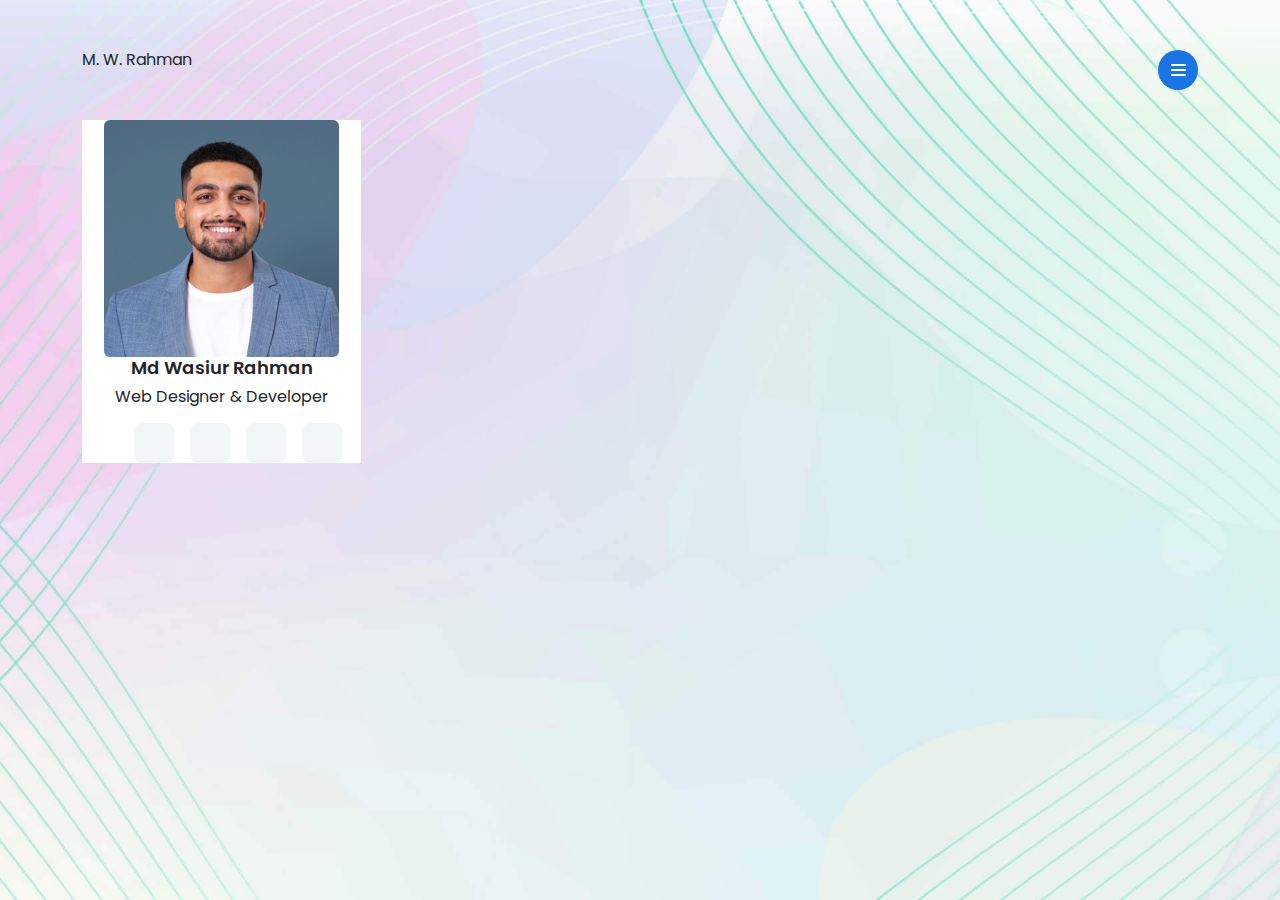
==== index.html @ b1d97888 "Design header and leftsidebar top section" ====
<!DOCTYPE html>
<html lang="en">
  <head>
    <meta charset="UTF-8" />
    <meta name="viewport" content="width=device-width, initial-scale=1.0" />
    <!-- Add Font -->
    <link
      href="https://fonts.googleapis.com/css2?family=Poppins:ital,wght@0,100;0,200;0,300;0,400;0,500;0,600;0,700;0,800;0,900;1,100;1,200;1,300;1,400;1,500;1,600;1,700;1,800;1,900&display=swap"
      rel="stylesheet"
    />
    <!-- fontawsome -->
    <link
      rel="stylesheet"
      data-purpose="Layout StyleSheet"
      title="Web Awesome"
      href="/css/app-wa-d53d10572a0e0d37cb8d614a3f177a0c.css?vsn=d"
    />

    <link
      rel="stylesheet"
      href="https://site-assets.fontawesome.com/releases/v6.5.2/css/all.css"
    />

    <link
      rel="stylesheet"
      href="https://site-assets.fontawesome.com/releases/v6.5.2/css/sharp-thin.css"
    />

    <link
      rel="stylesheet"
      href="https://site-assets.fontawesome.com/releases/v6.5.2/css/sharp-solid.css"
    />

    <link
      rel="stylesheet"
      href="https://site-assets.fontawesome.com/releases/v6.5.2/css/sharp-regular.css"
    />

    <link
      rel="stylesheet"
      href="https://site-assets.fontawesome.com/releases/v6.5.2/css/sharp-light.css"
    />
    <!-- <link rel="stylesheet" href="assets/fontawesome/css/all.min.css" />
    <link rel="stylesheet" href="assets/fontawesome/css/fontawesome.min.css" /> -->
    <!-- CSS -->
    <link rel="stylesheet" href="assets/css/bootstrap.min.css" />
    <link rel="stylesheet" href="assets/css/margin-padding.css" />
    <link rel="stylesheet" href="assets/css/style.min.css" />
    <title>Protfolio</title>
  </head>
  <body class="th-py-50">
    <header class="th-mb-30">
      <div class="container position-relative">
        <div class="row justify-content-between">
          <div class="col-md-6">
            <p>M. W. Rahman</p>
          </div>
          <div class="col-md-6 d-flex justify-content-end align-items-center">
            <div class="menu-btn">
              <span></span>
              <span></span>
              <span></span>
            </div>
          </div>
        </div>
        <!-- Menu -->
        <div class="position-absolute w-100 th-mt-30 menu-area">
          <ul class="navbar-nav th-bg-white rounded-4 th-p-30">
            <li class="nav-item">
              <a href="" class="nav-link active"
                ><i class="fa-light fa-address-card th-mr-10"></i
                ><span>About</span></a
              >
            </li>
            <li>
              <a href="" class="nav-link"
                ><i class="fa-light fa-file-user th-mr-10"></i
                ><span>Resume</span></a
              >
            </li>
            <li>
              <a href="" class="nav-link"
                ><i class="fa-light fa-briefcase th-mr-10"></i
                ><span>Works</span></a
              >
            </li>
            <li>
              <a href="" class="nav-link"
                ><i class="fa-light fa-newspaper th-mr-10"></i
                ><span>Blogs</span></a
              >
            </li>
            <li>
              <a href="" class="nav-link"
                ><i class="fa-light fa-address-book th-mr-10"></i
                ><span>Contact</span></a
              >
            </li>
          </ul>
        </div>
      </div>
    </header>
    <section>
      <div class="container">
        <row>
          <div class="col-md-3 com-sm-12 th-bg-white h-100">
            <div class="text-center">
              <div>
                <img
                  src="assets/images/parson-img-1.png"
                  class="img-fluid rounded"
                  alt="md-wasiur-rahman"
                />
              </div>
              <div class="personal-info">
                <div class="name">
                  <h4>Md Wasiur Rahman</h4>
                </div>
                <p>Web Designer & Developer</p>
                <div class="social">
                  <ul class="d-flex justify-content-center gap-3">
                    <li>
                      <a href="" class="facebook"
                        ><i class="fa-brands fa-facebook-f"></i
                      ></a>
                    </li>
                    <li>
                      <a href="" class="twitter"
                        ><i class="fa-brands fa-twitter"></i
                      ></a>
                    </li>
                    <li>
                      <a href="" class="instagram"
                        ><i class="fa-brands fa-instagram"></i
                      ></a>
                    </li>
                    <li>
                      <a href="" class="linkedin"
                        ><i class="fa-brands fa-linkedin"></i
                      ></a>
                    </li>
                  </ul>
                </div>
              </div>
            </div>
          </div>
          <div class="col-md-9 com-sm-12 th-bg-white h-100"></div>
        </row>
      </div>
    </section>
    <!-- Js -->
    <script src="assets/js/bootstrap.min.js"></script>
    <script src="assets/js/jquery.3.7.1.min.js"></script>
    <script src="assets/js/main.js"></script>
  </body>
</html>
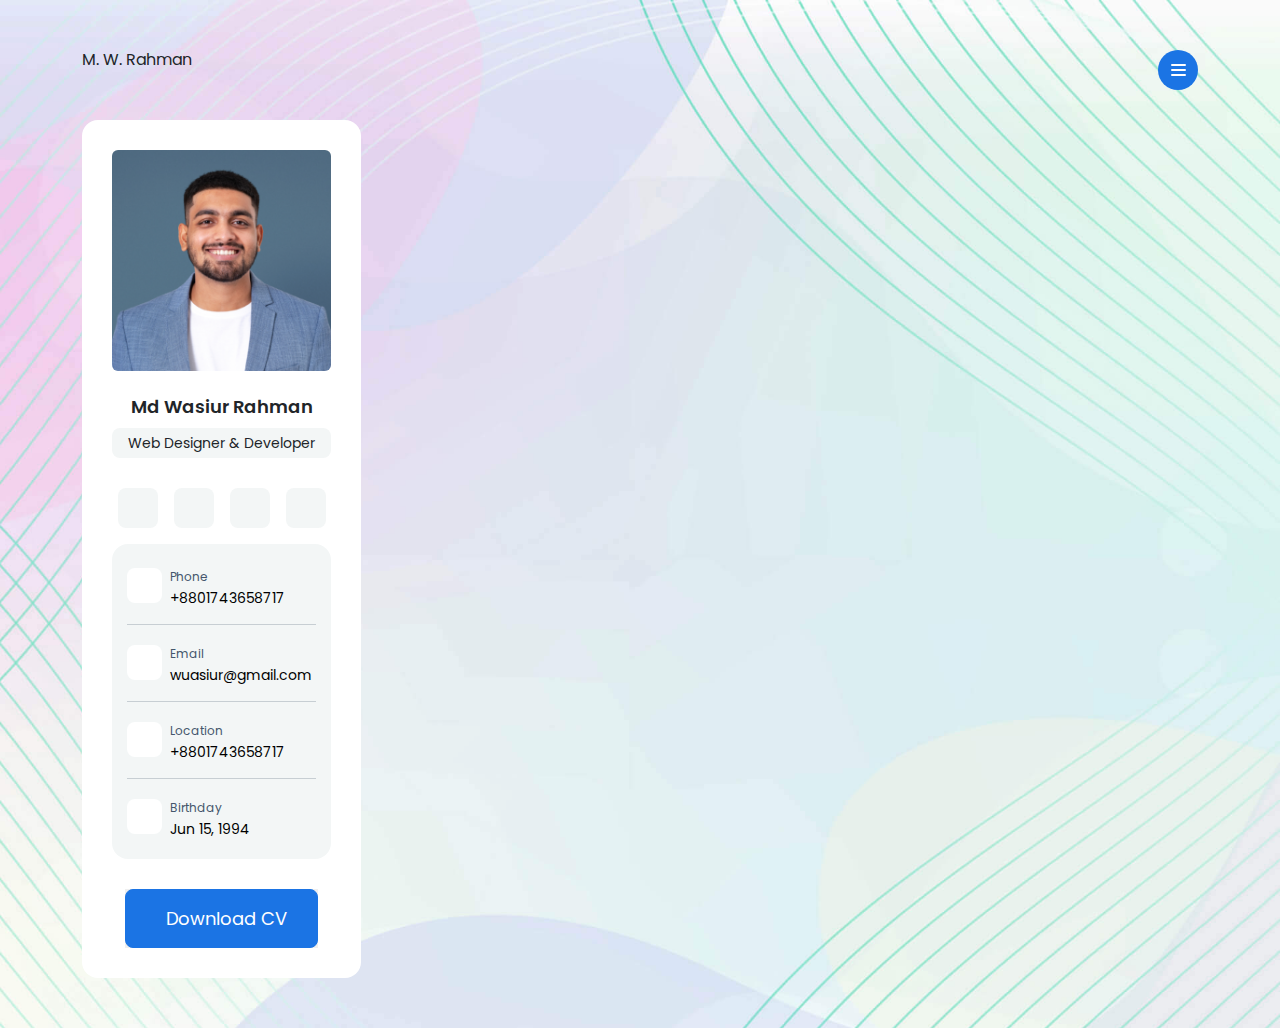
==== commit 8c92e4fc: "sidebar complite without sticky" ====
--- a/index.html
+++ b/index.html
@@ -103,8 +103,8 @@
     <section>
       <div class="container">
         <row>
-          <div class="col-md-3 com-sm-12 th-bg-white h-100">
-            <div class="text-center">
+          <div class="col-md-3 com-sm-12">
+            <div class="text-center th-bg-white th-p-30 rounded-4">
               <div>
                 <img
                   src="assets/images/parson-img-1.png"
@@ -114,11 +114,15 @@
               </div>
               <div class="personal-info">
                 <div class="name">
-                  <h4>Md Wasiur Rahman</h4>
-                </div>
-                <p>Web Designer & Developer</p>
+                  <h4 class="th-mt-25">Md Wasiur Rahman</h4>
+                </div>
+                <p
+                  class="th-bg-white-light th-p-5 rounded-3 th-fs-14 th-mt-10 th-mb-30"
+                >
+                  Web Designer & Developer
+                </p>
                 <div class="social">
-                  <ul class="d-flex justify-content-center gap-3">
+                  <ul class="d-flex justify-content-center gap-3 th-pl-0">
                     <li>
                       <a href="" class="facebook"
                         ><i class="fa-brands fa-facebook-f"></i
@@ -142,6 +146,56 @@
                   </ul>
                 </div>
               </div>
+              <!-- Contact Info -->
+              <div
+                class="contact-info th-px-15 th-py-20 th-bg-white-light rounded-4"
+              >
+                <div class="d-flex align-items-center gap-2">
+                  <div class="icon phone">
+                    <i class="fa-light fa-mobile-screen-button"></i>
+                  </div>
+                  <div class="text">
+                    <span>Phone</span>
+                    <p>+8801743658717</p>
+                  </div>
+                </div>
+                <hr />
+                <div class="d-flex align-items-center gap-2">
+                  <div class="icon email">
+                    <i class="fa-regular fa-envelope-open-text"></i>
+                  </div>
+                  <div class="text">
+                    <span>Email</span>
+                    <p>wuasiur@gmail.com</p>
+                  </div>
+                </div>
+                <hr />
+                <div class="d-flex align-items-center gap-2">
+                  <div class="icon location">
+                    <i class="fa-solid fa-location-dot"></i>
+                  </div>
+                  <div class="text">
+                    <span>Location</span>
+                    <p>+8801743658717</p>
+                  </div>
+                </div>
+                <hr />
+                <div class="d-flex align-items-center gap-2">
+                  <div class="icon birthday">
+                    <i class="fa-light fa-calendar-days"></i>
+                  </div>
+                  <div class="text">
+                    <span>Birthday</span>
+                    <p>Jun 15, 1994</p>
+                  </div>
+                </div>
+              </div>
+              <!-- CV button -->
+              <button class="th-mt-30 border-0">
+                <a href="" class="download-btn"
+                  ><i class="fa-regular fa-download"></i>Download CV</a
+                >
+              </button>
             </div>
           </div>
           <div class="col-md-9 com-sm-12 th-bg-white h-100"></div>
--- a/assets/css/margin-padding.css
+++ b/assets/css/margin-padding.css
@@ -127,6 +127,9 @@
   padding-right: 100px;
 }
 /* Padding Left */
+.th-pl-0 {
+  padding-left: 0;
+}
 .th-pl-5 {
   padding-left: 5px;
 }
--- a/assets/css/style.min.css
+++ b/assets/css/style.min.css
@@ -1 +1 @@
-*{margin:0;padding:0;list-style:none}body{font-family:"Poppins",sans-serif;font-size:16px}h1{font-size:30px;font-weight:600;line-height:30px}p{font-size:16px;font-weight:400;line-height:20px}h2{font-size:24px;font-weight:600;line-height:30px}h3,h4,h5,h6{font-size:18px;line-height:22px;font-weight:600}a{color:inherit}a,span,small{display:inline-block}ul{list-style:none}a,button{-webkit-transition:all .3s;-moz-transition:all .3s;-ms-transition:all .3s;-o-transition:all 3s;transition:all .3s;text-decoration:none;color:inherit}a:focus,.btn:focus,button:focus{text-decoration:none;outline:none;box-shadow:none}.th-bg-primary{background-color:#1b74e4}.th-bg-white{background-color:#fff}.th-bg-black-light{background-color:#44566c}.th-bg-white-light{background-color:#f3f6f6}body{background-image:url("/assets/images/page-bg-1.jpg");background-repeat:no-repeat;background-size:cover}.menu-btn{background-color:#1b74e4;width:40px;height:40px;border-radius:50%;display:flex;justify-content:center;align-items:center;cursor:pointer;justify-content:center;align-items:center;flex-direction:column;position:relative}.menu-btn span{background-color:#fff;display:block;height:2px;width:15px;border-radius:2px;transition:all .3s ease;position:absolute}.menu-btn span:nth-child(1){transform:translateY(-5px)}.menu-btn span:nth-child(2){transform:translateY(5px)}.menu-btn.active span:nth-child(2){transform:rotate(-45deg)}.menu-btn.active span:nth-child(1){transform:rotate(45deg)}.menu-btn.active span:nth-child(3){transform:translateX(20px);opacity:0}h1{color:#1b74e4}.menu-area{transform:scaleY(0);transform-origin:top;transition:all .3s ease}.menu-area.active{transform:scaleY(1)}.menu-area ul{font-size:14px}.menu-area ul .nav-link.active{color:#1b74e4}.personal-info .social ul li a{width:40px;height:40px;border-radius:8px;font-size:18px;background-color:#f3f6f6;display:flex;justify-content:center;align-items:center}.personal-info .social ul li .facebook{color:#1773ea;transition:.3s}.personal-info .social ul li .facebook:hover{background-color:#1773ea;color:#f3f6f6}.personal-info .social ul li .twitter{color:#1c9cea;transition:.3s}.personal-info .social ul li .twitter:hover{background-color:#1c9cea;color:#f3f6f6}.personal-info .social ul li .linkedin{color:#144679;transition:.3s}.personal-info .social ul li .linkedin:hover{background-color:#144679;color:#f3f6f6}.personal-info .social ul li .instagram{color:#e12a72;transition:.3s}.personal-info .social ul li .instagram:hover{background-color:#e12a72;color:#f3f6f6}/*# sourceMappingURL=style.min.css.map */+*{margin:0;padding:0;list-style:none}body{font-family:"Poppins",sans-serif;font-size:16px}h1{font-size:30px;font-weight:600;line-height:30px}p{font-size:16px;font-weight:400;line-height:20px}h2{font-size:24px;font-weight:600;line-height:30px}h3,h4,h5,h6{font-size:18px;line-height:22px;font-weight:600}a{color:inherit}a,span,small{display:inline-block}ul{list-style:none}a,button{-webkit-transition:all .3s;-moz-transition:all .3s;-ms-transition:all .3s;-o-transition:all 3s;transition:all .3s;text-decoration:none;color:inherit}a:focus,.btn:focus,button:focus{text-decoration:none;outline:none;box-shadow:none}.th-bg-primary{background-color:#1b74e4}.th-bg-white{background-color:#fff}.th-bg-black-light{background-color:#44566c}.th-bg-white-light{background-color:#f3f6f6}.th-fs-14{font-size:14px}body{background-image:url("/assets/images/page-bg-1.jpg");background-repeat:no-repeat;background-size:cover}.menu-btn{background-color:#1b74e4;width:40px;height:40px;border-radius:50%;display:flex;justify-content:center;align-items:center;cursor:pointer;justify-content:center;align-items:center;flex-direction:column;position:relative}.menu-btn span{background-color:#fff;display:block;height:2px;width:15px;border-radius:2px;transition:all .3s ease;position:absolute}.menu-btn span:nth-child(1){transform:translateY(-5px)}.menu-btn span:nth-child(2){transform:translateY(5px)}.menu-btn.active span:nth-child(2){transform:rotate(-45deg)}.menu-btn.active span:nth-child(1){transform:rotate(45deg)}.menu-btn.active span:nth-child(3){transform:translateX(20px);opacity:0}h1{color:#1b74e4}.menu-area{transform:scaleY(0);transform-origin:top;transition:all .3s ease}.menu-area.active{transform:scaleY(1)}.menu-area ul{font-size:14px}.menu-area ul .nav-link.active{color:#1b74e4}.personal-info .social ul li a{width:40px;height:40px;border-radius:8px;font-size:18px;background-color:#f3f6f6;display:flex;justify-content:center;align-items:center}.personal-info .social ul li .facebook{color:#1773ea;transition:.3s}.personal-info .social ul li .facebook:hover{background-color:#1773ea;color:#f3f6f6}.personal-info .social ul li .twitter{color:#1c9cea;transition:.3s}.personal-info .social ul li .twitter:hover{background-color:#1c9cea;color:#f3f6f6}.personal-info .social ul li .linkedin{color:#144679;transition:.3s}.personal-info .social ul li .linkedin:hover{background-color:#144679;color:#f3f6f6}.personal-info .social ul li .instagram{color:#e12a72;transition:.3s}.personal-info .social ul li .instagram:hover{background-color:#e12a72;color:#f3f6f6}.contact-info .icon{width:35px;height:35px;border-radius:8px;background-color:#fff;display:flex;justify-content:center;align-items:center}.contact-info i{font-size:22px}.contact-info .text{text-align:left}.contact-info .text span{color:#44566c;font-size:12px}.contact-info .text p{font-size:14px;margin-bottom:0;color:#000}.contact-info .phone{color:#e93b81}.contact-info .email{color:#6ab5b9}.contact-info .location{color:#fd7590}.contact-info .birthday{color:#c17ceb}.contact-info hr{color:#44566c}.download-btn{background-color:#1b74e4;color:#fff;padding:15px 30px;outline:none;border:none;border-radius:8px;display:flex;justify-content:center;align-items:center;gap:10px;border:none;font-size:18px;transition:.3s;border:1px solid #1b74e4}.download-btn:hover{background-color:#f3f6f6;border:1px solid #1b74e4;color:#1b74e4}/*# sourceMappingURL=style.min.css.map */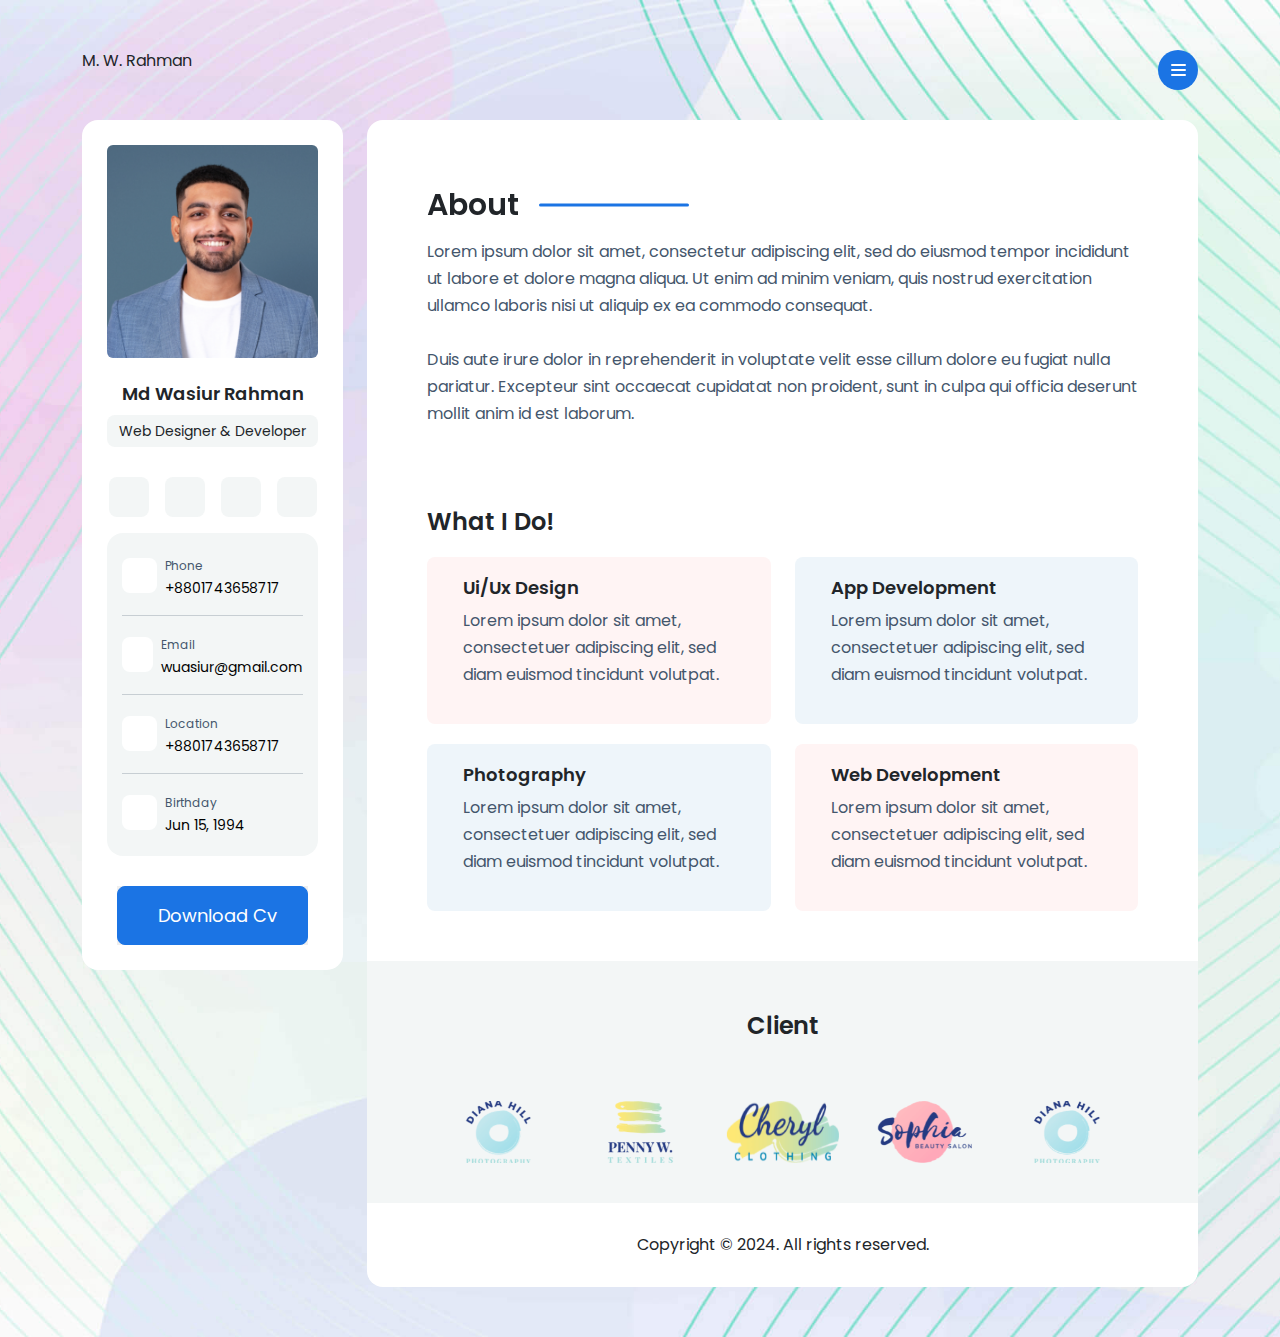
==== commit 6604ddbc: "complite about page" ====
--- a/index.html
+++ b/index.html
@@ -45,25 +45,27 @@
     <!-- CSS -->
     <link rel="stylesheet" href="assets/css/bootstrap.min.css" />
     <link rel="stylesheet" href="assets/css/margin-padding.css" />
+    <link rel="stylesheet" href="assets/css/swiper-bundle.min.css" />
     <link rel="stylesheet" href="assets/css/style.min.css" />
     <title>Protfolio</title>
   </head>
   <body class="th-py-50">
     <header class="th-mb-30">
-      <div class="container position-relative">
-        <div class="row justify-content-between">
-          <div class="col-md-6">
-            <p>M. W. Rahman</p>
+      <div class="container">
+        <div class="position-relative">
+          <div class="row justify-content-between">
+            <div class="col-md-6">
+              <p>M. W. Rahman</p>
+            </div>
+            <div class="col-md-6 d-flex justify-content-end align-items-center">
+              <div class="menu-btn">
+                <span></span>
+                <span></span>
+                <span></span>
+              </div>
+            </div>
           </div>
-          <div class="col-md-6 d-flex justify-content-end align-items-center">
-            <div class="menu-btn">
-              <span></span>
-              <span></span>
-              <span></span>
-            </div>
-          </div>
-        </div>
-        <!-- Menu -->
+           <!-- Menu -->
         <div class="position-absolute w-100 th-mt-30 menu-area">
           <ul class="navbar-nav th-bg-white rounded-4 th-p-30">
             <li class="nav-item">
@@ -98,13 +100,16 @@
             </li>
           </ul>
         </div>
+        </div>
+        
+       
       </div>
     </header>
     <section>
       <div class="container">
-        <row>
+        <div class="row">
           <div class="col-md-3 com-sm-12">
-            <div class="text-center th-bg-white th-p-30 rounded-4">
+            <div class="text-center th-bg-white th-p-25 rounded-4 position-sticky top-0">
               <div>
                 <img
                   src="assets/images/parson-img-1.png"
@@ -193,18 +198,143 @@
               <!-- CV button -->
               <button class="th-mt-30 border-0">
                 <a href="" class="download-btn"
-                  ><i class="fa-regular fa-download"></i>Download CV</a
+                  ><i class="fa-regular fa-download"></i>Download Cv</a
                 >
               </button>
             </div>
           </div>
-          <div class="col-md-9 com-sm-12 th-bg-white h-100"></div>
-        </row>
+          <div class="col-md-9 com-sm-12">
+            <div
+              class="content-area th-bg-white th-pt-50 th-px-60 rounded-top-4 "
+            >
+              <div class="top-content-area">
+                <div class="title d-flex align-items-center gap-4">
+                  <h1 class="th-mt-20 page-title">About</h1>
+                </div>
+                <div class="text">
+                  <p class="th-mt-10 th-light-black-color">
+                    Lorem ipsum dolor sit amet, consectetur adipiscing elit, sed
+                    do eiusmod tempor incididunt ut labore et dolore magna
+                    aliqua. Ut enim ad minim veniam, quis nostrud exercitation
+                    ullamco laboris nisi ut aliquip ex ea commodo consequat.
+                    <br /><br />
+                    Duis aute irure dolor in reprehenderit in voluptate velit
+                    esse cillum dolore eu fugiat nulla pariatur. Excepteur sint
+                    occaecat cupidatat non proident, sunt in culpa qui officia
+                    deserunt mollit anim id est laborum.
+                  </p>
+                </div>
+              </div>
+              <!-- Middle Content Area -->
+              <div class="middel-content-area th-mt-30 th-py-30">
+                <h2 class="th-my-20">What I Do!</h2>
+
+                <div class="row">
+                  <div class="col-sm-6 col-12">
+                    <div
+                      class="item th-p-20 d-flex gap-3 rounded-3 th-bg-light-pink th-mb-20"
+                    >
+                      <div class="icon th-midiam-pink-color">
+                        <i class="fa-light fa-swatchbook"></i>
+                      </div>
+                      <div class="content">
+                        <h3>Ui/Ux Design</h3>
+                        <p class="th-light-black-color">
+                          Lorem ipsum dolor sit amet, consectetuer adipiscing
+                          elit, sed diam euismod tincidunt volutpat.
+                        </p>
+                      </div>
+                    </div>
+                  </div>
+                  <div class="col-sm-6 col-12">
+                    <div
+                      class="item th-p-20 d-flex gap-3 rounded-3 th-bg-light-carkill th-mb-20"
+                    >
+                      <div class="icon th-pink-color">
+                        <i class="fa-regular fa-grid-2"></i>
+                      </div>
+                      <div class="content">
+                        <h3>App Development</h3>
+                        <p class="th-light-black-color">
+                          Lorem ipsum dolor sit amet, consectetuer adipiscing
+                          elit, sed diam euismod tincidunt volutpat.
+                        </p>
+                      </div>
+                    </div>
+                  </div>
+                  <div class="col-sm-6 col-12">
+                    <div
+                      class="item th-p-20 d-flex gap-3 rounded-3 th-bg-light-carkill th-mb-20"
+                    >
+                      <div class="icon th-pink-color">
+                        <i class="fa-regular fa-camera-retro"></i>
+                      </div>
+                      <div class="content">
+                        <h3>Photography</h3>
+                        <p class="th-light-black-color">
+                          Lorem ipsum dolor sit amet, consectetuer adipiscing
+                          elit, sed diam euismod tincidunt volutpat.
+                        </p>
+                      </div>
+                    </div>
+                  </div>
+                  <div class="col-sm-6 col-12">
+                    <div
+                      class="item th-p-20 d-flex gap-3 rounded-3 th-bg-light-pink th-mb-20"
+                    >
+                      <div class="icon th-primary-color">
+                        <i class="fa-regular fa-code"></i>
+                      </div>
+                      <div class="content">
+                        <h3>Web Development</h3>
+                        <p class="th-light-black-color">
+                          Lorem ipsum dolor sit amet, consectetuer adipiscing
+                          elit, sed diam euismod tincidunt volutpat.
+                        </p>
+                      </div>
+                    </div>
+                  </div>
+                </div>
+              </div>
+            </div>
+            <!-- client section -->
+            <div
+              class="content-area th-bg-white-light th-px-60"
+            >
+              <div class="text-center th-pt-30">
+                <h2 class="th-my-20">Client</h2>
+                <div class="client-logo-slider th-py-40">
+                  <div class="swiper mySwiper">
+                    <div class="swiper-wrapper">
+                      <div class="swiper-slide"><img src="assets/images/client-logo-1.png" alt="client-logo-1" class="img-fluid"></div>
+                      <div class="swiper-slide"><img src="assets/images/client-logo-2.png" alt="client-logo-2"></div>
+                      <div class="swiper-slide"><img src="assets/images/client-logo-3.png" alt="client-logo-3"></div>
+                      <div class="swiper-slide"><img src="assets/images/client-logo-4.png" alt="client-logo-4"></div>
+                      <div class="swiper-slide"><img src="assets/images/client-logo-1.png" alt="client-logo-1"></div>
+                      <div class="swiper-slide"><img src="assets/images/client-logo-2.png" alt="client-logo-2"></div>
+                      <div class="swiper-slide"><img src="assets/images/client-logo-3.png" alt="client-logo-3"></div>
+                      <div class="swiper-slide"><img src="assets/images/client-logo-4.png" alt="client-logo-4"></div>
+                      <div class="swiper-slide"><img src="assets/images/client-logo-3.png" alt="client-logo-3"></div>
+                      <div class="swiper-slide"><img src="assets/images/client-logo-4.png" alt="client-logo-4"></div>
+                    </div>
+                </div>
+            </div>
+          </div>
+        </div>
+        <!-- Copywrite section -->
+        <div
+        class="content-area th-bg-white th-px-60 rounded-bottom-4"
+      >
+        <div class="text-center">
+          <span class=" th-py-30 text-center">Copyright © 2024. All rights reserved. </span>
+        </div>
+        </div>
       </div>
     </section>
     <!-- Js -->
     <script src="assets/js/bootstrap.min.js"></script>
     <script src="assets/js/jquery.3.7.1.min.js"></script>
+    <script src="assets/js/swiper-bundle.min.js"></script>
     <script src="assets/js/main.js"></script>
   </body>
 </html>
--- a/assets/css/style.min.css
+++ b/assets/css/style.min.css
@@ -1 +1 @@
-*{margin:0;padding:0;list-style:none}body{font-family:"Poppins",sans-serif;font-size:16px}h1{font-size:30px;font-weight:600;line-height:30px}p{font-size:16px;font-weight:400;line-height:20px}h2{font-size:24px;font-weight:600;line-height:30px}h3,h4,h5,h6{font-size:18px;line-height:22px;font-weight:600}a{color:inherit}a,span,small{display:inline-block}ul{list-style:none}a,button{-webkit-transition:all .3s;-moz-transition:all .3s;-ms-transition:all .3s;-o-transition:all 3s;transition:all .3s;text-decoration:none;color:inherit}a:focus,.btn:focus,button:focus{text-decoration:none;outline:none;box-shadow:none}.th-bg-primary{background-color:#1b74e4}.th-bg-white{background-color:#fff}.th-bg-black-light{background-color:#44566c}.th-bg-white-light{background-color:#f3f6f6}.th-fs-14{font-size:14px}body{background-image:url("/assets/images/page-bg-1.jpg");background-repeat:no-repeat;background-size:cover}.menu-btn{background-color:#1b74e4;width:40px;height:40px;border-radius:50%;display:flex;justify-content:center;align-items:center;cursor:pointer;justify-content:center;align-items:center;flex-direction:column;position:relative}.menu-btn span{background-color:#fff;display:block;height:2px;width:15px;border-radius:2px;transition:all .3s ease;position:absolute}.menu-btn span:nth-child(1){transform:translateY(-5px)}.menu-btn span:nth-child(2){transform:translateY(5px)}.menu-btn.active span:nth-child(2){transform:rotate(-45deg)}.menu-btn.active span:nth-child(1){transform:rotate(45deg)}.menu-btn.active span:nth-child(3){transform:translateX(20px);opacity:0}h1{color:#1b74e4}.menu-area{transform:scaleY(0);transform-origin:top;transition:all .3s ease}.menu-area.active{transform:scaleY(1)}.menu-area ul{font-size:14px}.menu-area ul .nav-link.active{color:#1b74e4}.personal-info .social ul li a{width:40px;height:40px;border-radius:8px;font-size:18px;background-color:#f3f6f6;display:flex;justify-content:center;align-items:center}.personal-info .social ul li .facebook{color:#1773ea;transition:.3s}.personal-info .social ul li .facebook:hover{background-color:#1773ea;color:#f3f6f6}.personal-info .social ul li .twitter{color:#1c9cea;transition:.3s}.personal-info .social ul li .twitter:hover{background-color:#1c9cea;color:#f3f6f6}.personal-info .social ul li .linkedin{color:#144679;transition:.3s}.personal-info .social ul li .linkedin:hover{background-color:#144679;color:#f3f6f6}.personal-info .social ul li .instagram{color:#e12a72;transition:.3s}.personal-info .social ul li .instagram:hover{background-color:#e12a72;color:#f3f6f6}.contact-info .icon{width:35px;height:35px;border-radius:8px;background-color:#fff;display:flex;justify-content:center;align-items:center}.contact-info i{font-size:22px}.contact-info .text{text-align:left}.contact-info .text span{color:#44566c;font-size:12px}.contact-info .text p{font-size:14px;margin-bottom:0;color:#000}.contact-info .phone{color:#e93b81}.contact-info .email{color:#6ab5b9}.contact-info .location{color:#fd7590}.contact-info .birthday{color:#c17ceb}.contact-info hr{color:#44566c}.download-btn{background-color:#1b74e4;color:#fff;padding:15px 30px;outline:none;border:none;border-radius:8px;display:flex;justify-content:center;align-items:center;gap:10px;border:none;font-size:18px;transition:.3s;border:1px solid #1b74e4}.download-btn:hover{background-color:#f3f6f6;border:1px solid #1b74e4;color:#1b74e4}/*# sourceMappingURL=style.min.css.map */+*{margin:0;padding:0;list-style:none}body{font-family:"Poppins",sans-serif;font-size:16px}h1{font-size:30px;font-weight:600;line-height:30px}p{font-size:16px;font-weight:400;line-height:22px}h2{font-size:24px;font-weight:600;line-height:30px}h3,h4,h5,h6{font-size:18px;line-height:22px;font-weight:600}a{color:inherit}a,span,small{display:inline-block}ul{list-style:none}a,button{-webkit-transition:all .3s;-moz-transition:all .3s;-ms-transition:all .3s;-o-transition:all 3s;transition:all .3s;text-decoration:none;color:inherit}a:focus,.btn:focus,button:focus{text-decoration:none;outline:none;box-shadow:none}.th-bg-primary{background-color:#1b74e4}.th-bg-white{background-color:#fff}.th-bg-black-light{background-color:#44566c}.th-bg-white-light{background-color:#f3f6f6}.th-bg-light-carkill{background-color:#eef5fa}.th-bg-light-pink{background-color:#fff4f4}.th-fs-14{font-size:14px}.th-primary-color{color:#1b74e4}.th-black-color{color:#000}.th-light-black-color{color:#44566c}.th-midiam-pink-color{color:#c17ceb}.th-carkill-color{color:#6ab5b9}.th-pink-color{color:#ff6080}body{background-image:url("/assets/images/page-bg-1.jpg");background-repeat:no-repeat;background-size:cover;background-position:center center}.menu-btn{background-color:#1b74e4;width:40px;height:40px;border-radius:50%;display:flex;justify-content:center;align-items:center;cursor:pointer;justify-content:center;align-items:center;flex-direction:column;position:relative}.menu-btn span{background-color:#fff;display:block;height:2px;width:15px;border-radius:2px;transition:all .3s ease;position:absolute}.menu-btn span:nth-child(1){transform:translateY(-5px)}.menu-btn span:nth-child(2){transform:translateY(5px)}.menu-btn.active span:nth-child(2){transform:rotate(-45deg)}.menu-btn.active span:nth-child(1){transform:rotate(45deg)}.menu-btn.active span:nth-child(3){transform:translateX(20px);opacity:0}.menu-area{transform:scaleY(0);transform-origin:top;z-index:100;transition:all .3s ease}.menu-area.active{transform:scaleY(1)}.menu-area ul{font-size:14px}.menu-area ul .nav-link.active{color:#1b74e4}.personal-info .social ul li a{width:40px;height:40px;border-radius:8px;font-size:18px;background-color:#f3f6f6;display:flex;justify-content:center;align-items:center}.personal-info .social ul li .facebook{color:#1773ea;transition:.3s}.personal-info .social ul li .facebook:hover{background-color:#1773ea;color:#f3f6f6}.personal-info .social ul li .twitter{color:#1c9cea;transition:.3s}.personal-info .social ul li .twitter:hover{background-color:#1c9cea;color:#f3f6f6}.personal-info .social ul li .linkedin{color:#144679;transition:.3s}.personal-info .social ul li .linkedin:hover{background-color:#144679;color:#f3f6f6}.personal-info .social ul li .instagram{color:#e12a72;transition:.3s}.personal-info .social ul li .instagram:hover{background-color:#e12a72;color:#f3f6f6}.contact-info .icon{width:35px;height:35px;border-radius:8px;background-color:#fff;display:flex;justify-content:center;align-items:center}.contact-info i{font-size:22px}.contact-info .text{text-align:left}.contact-info .text span{color:#44566c;font-size:12px}.contact-info .text p{font-size:14px;margin-bottom:0;color:#000}.contact-info .phone{color:#e93b81}.contact-info .email{color:#6ab5b9}.contact-info .location{color:#fd7590}.contact-info .birthday{color:#c17ceb}.contact-info hr{color:#44566c}.download-btn{background-color:#1b74e4;color:#fff;padding:15px 30px;outline:none;border:none;border-radius:8px;display:flex;justify-content:center;align-items:center;gap:10px;border:none;font-size:18px;transition:.3s;border:1px solid #1b74e4}.download-btn:hover{background-color:#f3f6f6;border:1px solid #1b74e4;color:#1b74e4}.content-area .top-content-area .title .page-title{position:relative}.content-area .top-content-area .title .page-title::after{content:"";width:150px;height:3px;border-radius:5px;background-color:#1b74e4;position:absolute;top:50%;left:122%;transform:translateY(-50%)}.content-area .top-content-area p{line-height:27px}.middel-content-area .item .icon{font-size:35px}.middel-content-area .item .content p{line-height:27px}.client-logo-slider .swiper .swiper-wrapper .swiper-slide{text-align:center}.client-logo-slider .swiper .swiper-wrapper .swiper-slide img{padding:0 15px;height:62px}/*# sourceMappingURL=style.min.css.map */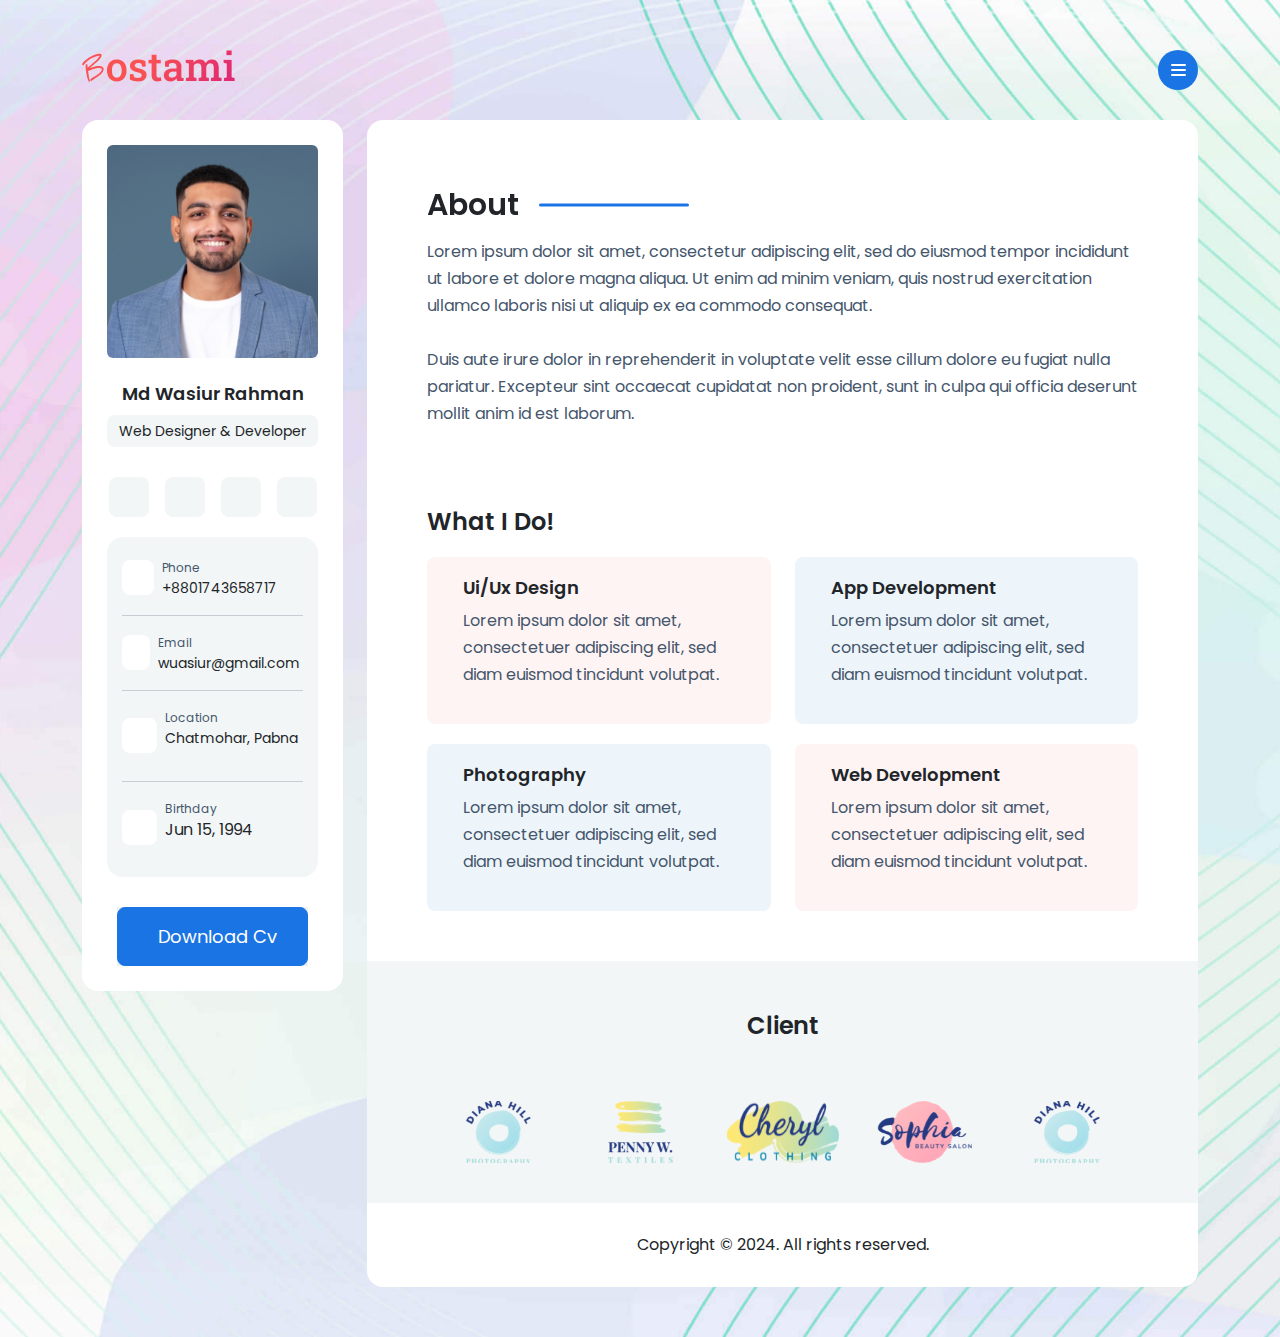
==== commit 41c439b1: "add logo facvicon and edit contact info margin top" ====
--- a/index.html
+++ b/index.html
@@ -3,6 +3,7 @@
   <head>
     <meta charset="UTF-8" />
     <meta name="viewport" content="width=device-width, initial-scale=1.0" />
+    <link rel="shortcut icon" href="assets/images/favicon.png" type="image/x-icon">
     <!-- Add Font -->
     <link
       href="https://fonts.googleapis.com/css2?family=Poppins:ital,wght@0,100;0,200;0,300;0,400;0,500;0,600;0,700;0,800;0,900;1,100;1,200;1,300;1,400;1,500;1,600;1,700;1,800;1,900&display=swap"
@@ -55,7 +56,7 @@
         <div class="position-relative">
           <div class="row justify-content-between">
             <div class="col-md-6">
-              <p>M. W. Rahman</p>
+              <img src="assets/images/logo-2.png" alt="">
             </div>
             <div class="col-md-6 d-flex justify-content-end align-items-center">
               <div class="menu-btn">
@@ -66,40 +67,40 @@
             </div>
           </div>
            <!-- Menu -->
-        <div class="position-absolute w-100 th-mt-30 menu-area">
+        <nav class="position-absolute w-100 th-mt-30 menu-area">
           <ul class="navbar-nav th-bg-white rounded-4 th-p-30">
             <li class="nav-item">
-              <a href="" class="nav-link active"
+              <a href="index.html" class="nav-link active"
                 ><i class="fa-light fa-address-card th-mr-10"></i
                 ><span>About</span></a
               >
             </li>
             <li>
-              <a href="" class="nav-link"
+              <a href="resume.html" class="nav-link"
                 ><i class="fa-light fa-file-user th-mr-10"></i
                 ><span>Resume</span></a
               >
             </li>
             <li>
-              <a href="" class="nav-link"
+              <a href="works.html" class="nav-link"
                 ><i class="fa-light fa-briefcase th-mr-10"></i
                 ><span>Works</span></a
               >
             </li>
             <li>
-              <a href="" class="nav-link"
+              <a href="blog.html" class="nav-link"
                 ><i class="fa-light fa-newspaper th-mr-10"></i
                 ><span>Blogs</span></a
               >
             </li>
             <li>
-              <a href="" class="nav-link"
+              <a href="contact.html" class="nav-link"
                 ><i class="fa-light fa-address-book th-mr-10"></i
                 ><span>Contact</span></a
               >
             </li>
           </ul>
-        </div>
+        </nav>
         </div>
         
        
@@ -153,7 +154,7 @@
               </div>
               <!-- Contact Info -->
               <div
-                class="contact-info th-px-15 th-py-20 th-bg-white-light rounded-4"
+                class="contact-info th-px-15 th-py-20 th-bg-white-light rounded-4 th-mt-20"
               >
                 <div class="d-flex align-items-center gap-2">
                   <div class="icon phone">
@@ -161,7 +162,7 @@
                   </div>
                   <div class="text">
                     <span>Phone</span>
-                    <p>+8801743658717</p>
+                    <a href="tel:+8801743658717">+8801743658717</a>
                   </div>
                 </div>
                 <hr />
@@ -171,7 +172,7 @@
                   </div>
                   <div class="text">
                     <span>Email</span>
-                    <p>wuasiur@gmail.com</p>
+                    <a href="mailto:wuasiurrahman@gmail.com">wuasiur@gmail.com</a>
                   </div>
                 </div>
                 <hr />
@@ -181,7 +182,7 @@
                   </div>
                   <div class="text">
                     <span>Location</span>
-                    <p>+8801743658717</p>
+                    <address>Chatmohar, Pabna</address>
                   </div>
                 </div>
                 <hr />
--- a/assets/css/style.min.css
+++ b/assets/css/style.min.css
@@ -1 +1 @@
-*{margin:0;padding:0;list-style:none}body{font-family:"Poppins",sans-serif;font-size:16px}h1{font-size:30px;font-weight:600;line-height:30px}p{font-size:16px;font-weight:400;line-height:22px}h2{font-size:24px;font-weight:600;line-height:30px}h3,h4,h5,h6{font-size:18px;line-height:22px;font-weight:600}a{color:inherit}a,span,small{display:inline-block}ul{list-style:none}a,button{-webkit-transition:all .3s;-moz-transition:all .3s;-ms-transition:all .3s;-o-transition:all 3s;transition:all .3s;text-decoration:none;color:inherit}a:focus,.btn:focus,button:focus{text-decoration:none;outline:none;box-shadow:none}.th-bg-primary{background-color:#1b74e4}.th-bg-white{background-color:#fff}.th-bg-black-light{background-color:#44566c}.th-bg-white-light{background-color:#f3f6f6}.th-bg-light-carkill{background-color:#eef5fa}.th-bg-light-pink{background-color:#fff4f4}.th-fs-14{font-size:14px}.th-primary-color{color:#1b74e4}.th-black-color{color:#000}.th-light-black-color{color:#44566c}.th-midiam-pink-color{color:#c17ceb}.th-carkill-color{color:#6ab5b9}.th-pink-color{color:#ff6080}body{background-image:url("/assets/images/page-bg-1.jpg");background-repeat:no-repeat;background-size:cover;background-position:center center}.menu-btn{background-color:#1b74e4;width:40px;height:40px;border-radius:50%;display:flex;justify-content:center;align-items:center;cursor:pointer;justify-content:center;align-items:center;flex-direction:column;position:relative}.menu-btn span{background-color:#fff;display:block;height:2px;width:15px;border-radius:2px;transition:all .3s ease;position:absolute}.menu-btn span:nth-child(1){transform:translateY(-5px)}.menu-btn span:nth-child(2){transform:translateY(5px)}.menu-btn.active span:nth-child(2){transform:rotate(-45deg)}.menu-btn.active span:nth-child(1){transform:rotate(45deg)}.menu-btn.active span:nth-child(3){transform:translateX(20px);opacity:0}.menu-area{transform:scaleY(0);transform-origin:top;z-index:100;transition:all .3s ease}.menu-area.active{transform:scaleY(1)}.menu-area ul{font-size:14px}.menu-area ul .nav-link.active{color:#1b74e4}.personal-info .social ul li a{width:40px;height:40px;border-radius:8px;font-size:18px;background-color:#f3f6f6;display:flex;justify-content:center;align-items:center}.personal-info .social ul li .facebook{color:#1773ea;transition:.3s}.personal-info .social ul li .facebook:hover{background-color:#1773ea;color:#f3f6f6}.personal-info .social ul li .twitter{color:#1c9cea;transition:.3s}.personal-info .social ul li .twitter:hover{background-color:#1c9cea;color:#f3f6f6}.personal-info .social ul li .linkedin{color:#144679;transition:.3s}.personal-info .social ul li .linkedin:hover{background-color:#144679;color:#f3f6f6}.personal-info .social ul li .instagram{color:#e12a72;transition:.3s}.personal-info .social ul li .instagram:hover{background-color:#e12a72;color:#f3f6f6}.contact-info .icon{width:35px;height:35px;border-radius:8px;background-color:#fff;display:flex;justify-content:center;align-items:center}.contact-info i{font-size:22px}.contact-info .text{text-align:left}.contact-info .text span{color:#44566c;font-size:12px}.contact-info .text p{font-size:14px;margin-bottom:0;color:#000}.contact-info .phone{color:#e93b81}.contact-info .email{color:#6ab5b9}.contact-info .location{color:#fd7590}.contact-info .birthday{color:#c17ceb}.contact-info hr{color:#44566c}.download-btn{background-color:#1b74e4;color:#fff;padding:15px 30px;outline:none;border:none;border-radius:8px;display:flex;justify-content:center;align-items:center;gap:10px;border:none;font-size:18px;transition:.3s;border:1px solid #1b74e4}.download-btn:hover{background-color:#f3f6f6;border:1px solid #1b74e4;color:#1b74e4}.content-area .top-content-area .title .page-title{position:relative}.content-area .top-content-area .title .page-title::after{content:"";width:150px;height:3px;border-radius:5px;background-color:#1b74e4;position:absolute;top:50%;left:122%;transform:translateY(-50%)}.content-area .top-content-area p{line-height:27px}.middel-content-area .item .icon{font-size:35px}.middel-content-area .item .content p{line-height:27px}.client-logo-slider .swiper .swiper-wrapper .swiper-slide{text-align:center}.client-logo-slider .swiper .swiper-wrapper .swiper-slide img{padding:0 15px;height:62px}/*# sourceMappingURL=style.min.css.map */+*{margin:0;padding:0;list-style:none}body{font-family:"Poppins",sans-serif;font-size:16px}h1{font-size:30px;font-weight:600;line-height:30px}p{font-size:16px;font-weight:400;line-height:22px}h2{font-size:24px;font-weight:600;line-height:30px}h3,h4,h5,h6{font-size:18px;line-height:22px;font-weight:600}a{color:inherit}a,span,small{display:inline-block}ul,ol{list-style:none;margin:0;padding:0}a,button{-webkit-transition:all .3s;-moz-transition:all .3s;-ms-transition:all .3s;-o-transition:all 3s;transition:all .3s;text-decoration:none;color:inherit}a:focus,.btn:focus,button:focus{text-decoration:none;outline:none;box-shadow:none}.th-bg-primary{background-color:#1b74e4}.th-bg-white{background-color:#fff}.th-bg-black-light{background-color:#44566c}.th-bg-white-light{background-color:#f3f6f6}.th-bg-light-carkill{background-color:#eef5fa}.th-bg-light-pink{background-color:#fff4f4}.th-bg-light-2{background-color:#f8fbfb}.th-progress-bar-1{background:#ff6464}.th-progress-bar-2{background-color:#9272d4}.th-progress-bar-3{background-color:#5185d4}.th-progress-bar-4{background-color:#ca56f2}.th-bg-gk{background-color:#edf2f2}.th-fs-14{font-size:14px}.th-primary-color{color:#1b74e4}.th-black-color{color:#000}.th-light-black-color{color:#44566c}.th-midiam-pink-color{color:#c17ceb}.th-carkill-color{color:#6ab5b9}.th-pink-color{color:#ff6080}body{background-image:url("/assets/images/page-bg-1.jpg");background-repeat:no-repeat;background-size:cover;background-position:center center}.menu-btn{background-color:#1b74e4;width:40px;height:40px;border-radius:50%;display:flex;justify-content:center;align-items:center;cursor:pointer;justify-content:center;align-items:center;flex-direction:column;position:relative}.menu-btn span{background-color:#fff;display:block;height:2px;width:15px;border-radius:2px;transition:all .3s ease;position:absolute}.menu-btn span:nth-child(1){transform:translateY(-5px)}.menu-btn span:nth-child(2){transform:translateY(5px)}.menu-btn.active span:nth-child(2){transform:rotate(-45deg)}.menu-btn.active span:nth-child(1){transform:rotate(45deg)}.menu-btn.active span:nth-child(3){transform:translateX(20px);opacity:0}.menu-area{transform:scaleY(0);transform-origin:top;z-index:100;transition:all .3s ease}.menu-area.active{transform:scaleY(1)}.menu-area ul{font-size:14px}.menu-area ul .nav-link.active{color:#1b74e4}.personal-info .social ul li a{width:40px;height:40px;border-radius:8px;font-size:18px;background-color:#f3f6f6;display:flex;justify-content:center;align-items:center}.personal-info .social ul li .facebook{color:#1773ea;transition:.3s}.personal-info .social ul li .facebook:hover{background-color:#1773ea;color:#f3f6f6}.personal-info .social ul li .twitter{color:#1c9cea;transition:.3s}.personal-info .social ul li .twitter:hover{background-color:#1c9cea;color:#f3f6f6}.personal-info .social ul li .linkedin{color:#144679;transition:.3s}.personal-info .social ul li .linkedin:hover{background-color:#144679;color:#f3f6f6}.personal-info .social ul li .instagram{color:#e12a72;transition:.3s}.personal-info .social ul li .instagram:hover{background-color:#e12a72;color:#f3f6f6}.contact-info{font-size:14px}.contact-info .icon{width:35px;height:35px;border-radius:8px;background-color:#fff;display:flex;justify-content:center;align-items:center}.contact-info i{font-size:22px}.contact-info .text{text-align:left}.contact-info .text span{color:#44566c;font-size:12px}.contact-info .phone{color:#e93b81}.contact-info .email{color:#6ab5b9}.contact-info .location{color:#fd7590}.contact-info .birthday{color:#c17ceb}.contact-info hr{color:#44566c}.download-btn{background-color:#1b74e4;color:#fff;padding:15px 30px;outline:none;border:none;border-radius:8px;display:flex;justify-content:center;align-items:center;gap:10px;border:none;font-size:18px;transition:.3s;border:1px solid #1b74e4}.download-btn:hover{background-color:#f3f6f6;border:1px solid #1b74e4;color:#1b74e4}.content-area .top-content-area .title .page-title{position:relative}.content-area .top-content-area .title .page-title::after{content:"";width:150px;height:3px;border-radius:5px;background-color:#1b74e4;position:absolute;top:50%;left:122%;transform:translateY(-50%)}.content-area .top-content-area p{line-height:27px}.middel-content-area .item .icon{font-size:35px}.middel-content-area .item .content p{line-height:27px}.client-logo-slider .swiper .swiper-wrapper .swiper-slide{text-align:center}.client-logo-slider .swiper .swiper-wrapper .swiper-slide img{padding:0 15px;height:62px}.blog .swiper{width:100%;padding-bottom:50px}.blog .swiper .swiper-slide{text-align:center;font-size:18px;background:#fff;display:flex;justify-content:center;align-items:center}.blog .swiper .swiper-slide .card a{max-width:100%;max-height:100%;overflow:hidden}.blog .swiper .swiper-slide .card a img{transition:.3s}.blog .swiper .swiper-slide .blog-slider-single:hover img{transform:scale(1.2);overflow:hidden}.blog .swiper .swiper-slide .dot{position:relative}.blog .swiper .swiper-slide .dot::after{width:4px;height:4px;background-color:#44566c;position:absolute;content:"";top:50%;left:0;transform:translateY(-50%);border-radius:50%}.blog .swiper .swiper-slide img{display:block;width:100%;height:100%;object-fit:cover}.blog .swiper .swiper-pagination-bullet{background-color:#f3f6f6;border:2px solid #e93b81}.blog .swiper .swiper-pagination-bullet-active{background-color:red;border:2px solid #e93b81}.contact form label{display:block;color:#44566c}.contact form input,.contact form textarea{background-color:rgba(0,0,0,0);border:none;width:100%;height:10px;border-bottom:1px solid #44566c;outline:none;transition:.3s;font-size:14px}.contact form .height{height:30px}.contact form .submit-btn{border:1px solid #000;background-color:rgba(0,0,0,0);border-radius:10px;padding:10px 30px;transition:.3s}.contact form .submit-btn:hover{background-color:#1b74e4;border:1px solid #1b74e4;color:#fff}.button{display:inline-block;padding:.5em 1em;margin-bottom:10px;border:none;border-radius:7px;color:#000;cursor:pointer;background-color:#fff;text-transform:capitalize}.button:hover{color:#1b74e4}.button:active,.button.is-checked{color:#1b74e4}.button.is-checked{color:#1b74e4}.button-group:after{content:"";display:block;clear:both}.button-group{display:flex;justify-content:end}.button-group .button{border-radius:0;margin-left:0;margin-right:1px}.button-group .button:first-child{border-radius:.5em 0 0 .5em}.button-group .button:last-child{border-radius:0 .5em .5em 0}.grid:after{content:"";display:block;clear:both}.grid-sizer,.grid-item{width:50%;margin:0px;padding:0px;vertical-align:center;padding:10px;margin-bottom:20px}.grid-sizer a,.grid-item a{overflow:hidden}.grid-sizer a img,.grid-item a img{transition:.3s;width:100%}.grid-sizer:hover img,.grid-item:hover img{transform:scale(1.1)}/*# sourceMappingURL=style.min.css.map */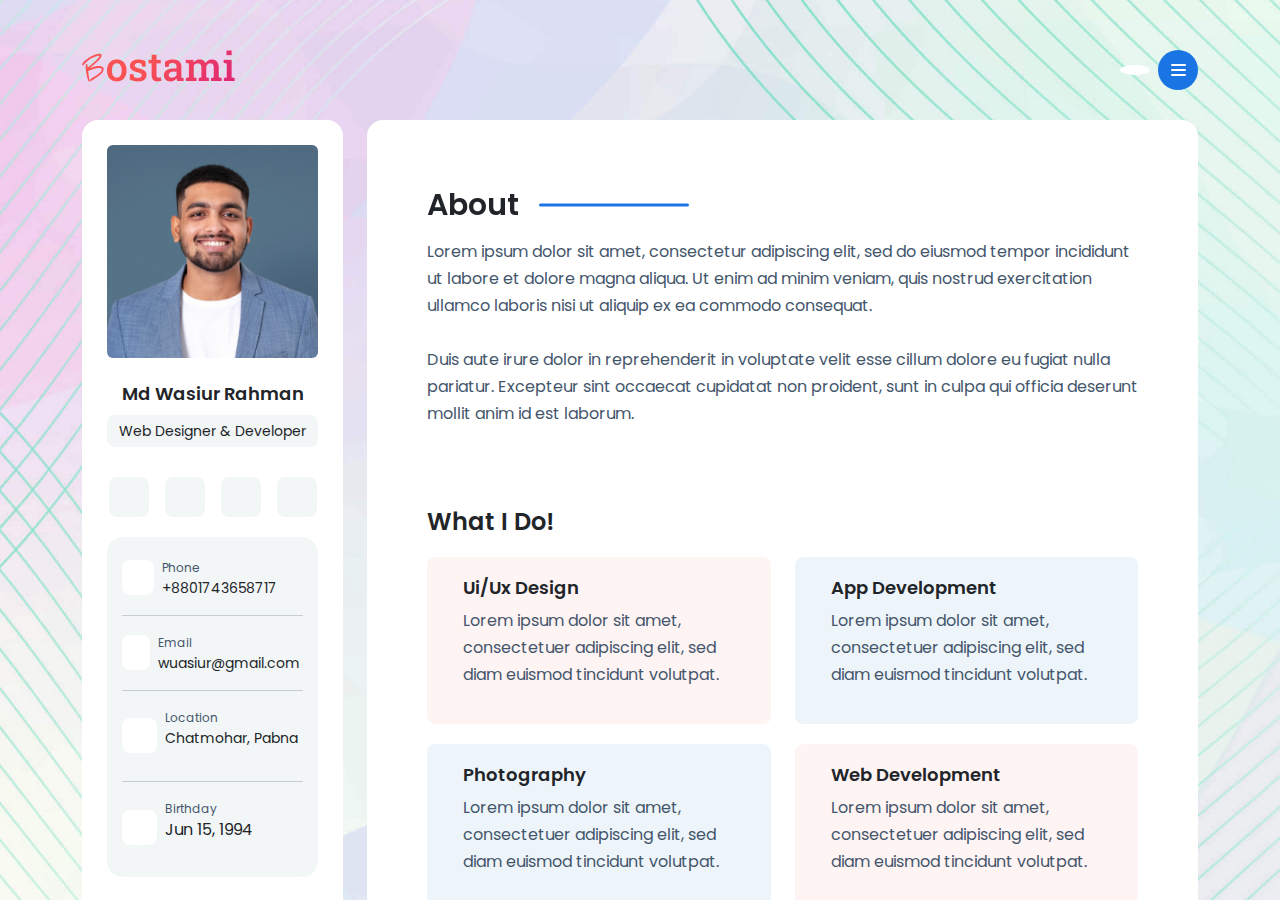
==== commit 76cee737: "clean some code and margin top in sidebar" ====
--- a/index.html
+++ b/index.html
@@ -50,292 +50,296 @@
     <link rel="stylesheet" href="assets/css/style.min.css" />
     <title>Protfolio</title>
   </head>
-  <body class="th-py-50">
-    <header class="th-mb-30">
-      <div class="container">
-        <div class="position-relative">
-          <div class="row justify-content-between">
-            <div class="col-md-6">
-              <img src="assets/images/logo-2.png" alt="">
+  <body>
+    <div class="page-wapper th-py-50">
+      <header class="th-mb-30">
+        <div class="container">
+          <div class="position-relative">
+            <div class="row justify-content-between">
+              <div class="col-md-6">
+                <img src="assets/images/logo-2.png" alt="">
+              </div>
+              <div class="col-md-6 d-flex justify-content-end align-items-center gap-2">
+                <button class="dark-btn"><i class="fa-light fa-moon"></i></button>
+                <div class="menu-btn">
+                  <span></span>
+                  <span></span>
+                  <span></span>
+                </div>
+              </div>
             </div>
-            <div class="col-md-6 d-flex justify-content-end align-items-center">
-              <div class="menu-btn">
-                <span></span>
-                <span></span>
-                <span></span>
+             <!-- Menu -->
+          <nav class="position-absolute w-100 th-mt-30 menu-area">
+            <ul class="navbar-nav th-bg-white rounded-4 th-p-30">
+              <li class="nav-item">
+                <a href="index.html" class="nav-link active"
+                  ><i class="fa-light fa-address-card th-mr-10"></i
+                  ><span>About</span></a
+                >
+              </li>
+              <li>
+                <a href="resume.html" class="nav-link"
+                  ><i class="fa-light fa-file-user th-mr-10"></i
+                  ><span>Resume</span></a
+                >
+              </li>
+              <li>
+                <a href="works.html" class="nav-link"
+                  ><i class="fa-light fa-briefcase th-mr-10"></i
+                  ><span>Works</span></a
+                >
+              </li>
+              <li>
+                <a href="blog.html" class="nav-link"
+                  ><i class="fa-light fa-newspaper th-mr-10"></i
+                  ><span>Blogs</span></a
+                >
+              </li>
+              <li>
+                <a href="contact.html" class="nav-link"
+                  ><i class="fa-light fa-address-book th-mr-10"></i
+                  ><span>Contact</span></a
+                >
+              </li>
+            </ul>
+          </nav>
+          </div>
+          
+         
+        </div>
+      </header>
+      <section>
+        <div class="container">
+          <div class="row">
+            <div class="col-md-3 com-sm-12">
+              <div class="text-center th-bg-white th-p-25 rounded-4 position-sticky top-0">
+                <div>
+                  <img
+                    src="assets/images/parson-img-1.png"
+                    class="img-fluid rounded"
+                    alt="md-wasiur-rahman"
+                  />
+                </div>
+                <div class="personal-info">
+                  <div class="name">
+                    <h4 class="th-mt-25">Md Wasiur Rahman</h4>
+                  </div>
+                  <p
+                    class="th-bg-white-light th-p-5 rounded-3 th-fs-14 th-mt-10 th-mb-30"
+                  >
+                    Web Designer & Developer
+                  </p>
+                  <div class="social">
+                    <ul class="d-flex justify-content-center gap-3 th-pl-0">
+                      <li>
+                        <a href="" class="facebook"
+                          ><i class="fa-brands fa-facebook-f"></i
+                        ></a>
+                      </li>
+                      <li>
+                        <a href="" class="twitter"
+                          ><i class="fa-brands fa-twitter"></i
+                        ></a>
+                      </li>
+                      <li>
+                        <a href="" class="instagram"
+                          ><i class="fa-brands fa-instagram"></i
+                        ></a>
+                      </li>
+                      <li>
+                        <a href="" class="linkedin"
+                          ><i class="fa-brands fa-linkedin"></i
+                        ></a>
+                      </li>
+                    </ul>
+                  </div>
+                </div>
+                <!-- Contact Info -->
+                <div
+                  class="contact-info th-px-15 th-py-20 th-bg-white-light rounded-4 th-mt-20"
+                >
+                  <div class="d-flex align-items-center gap-2">
+                    <div class="icon phone">
+                      <i class="fa-light fa-mobile-screen-button"></i>
+                    </div>
+                    <div class="text">
+                      <span>Phone</span>
+                      <a href="tel:+8801743658717">+8801743658717</a>
+                    </div>
+                  </div>
+                  <hr />
+                  <div class="d-flex align-items-center gap-2">
+                    <div class="icon email">
+                      <i class="fa-regular fa-envelope-open-text"></i>
+                    </div>
+                    <div class="text">
+                      <span>Email</span>
+                      <a href="mailto:wuasiurrahman@gmail.com">wuasiur@gmail.com</a>
+                    </div>
+                  </div>
+                  <hr />
+                  <div class="d-flex align-items-center gap-2">
+                    <div class="icon location">
+                      <i class="fa-solid fa-location-dot"></i>
+                    </div>
+                    <div class="text">
+                      <span>Location</span>
+                      <address>Chatmohar, Pabna</address>
+                    </div>
+                  </div>
+                  <hr />
+                  <div class="d-flex align-items-center gap-2">
+                    <div class="icon birthday">
+                      <i class="fa-light fa-calendar-days"></i>
+                    </div>
+                    <div class="text">
+                      <span>Birthday</span>
+                      <p>Jun 15, 1994</p>
+                    </div>
+                  </div>
+                </div>
+                <!-- CV button -->
+                <button class="th-mt-30 border-0">
+                  <a href="" class="download-btn"
+                    ><i class="fa-regular fa-download"></i>Download Cv</a
+                  >
+                </button>
+              </div>
+            </div>
+            <div class="col-md-9 com-sm-12">
+              <div
+                class="content-area th-bg-white th-pt-50 th-px-60 rounded-top-4 "
+              >
+                <div class="top-content-area">
+                  <div class="title d-flex align-items-center gap-4">
+                    <h1 class="th-mt-20 page-title">About</h1>
+                  </div>
+                  <div class="text">
+                    <p class="th-mt-10 th-light-black-color">
+                      Lorem ipsum dolor sit amet, consectetur adipiscing elit, sed
+                      do eiusmod tempor incididunt ut labore et dolore magna
+                      aliqua. Ut enim ad minim veniam, quis nostrud exercitation
+                      ullamco laboris nisi ut aliquip ex ea commodo consequat.
+                      <br /><br />
+                      Duis aute irure dolor in reprehenderit in voluptate velit
+                      esse cillum dolore eu fugiat nulla pariatur. Excepteur sint
+                      occaecat cupidatat non proident, sunt in culpa qui officia
+                      deserunt mollit anim id est laborum.
+                    </p>
+                  </div>
+                </div>
+                <!-- Middle Content Area -->
+                <div class="middel-content-area th-mt-30 th-py-30">
+                  <h2 class="th-my-20">What I Do!</h2>
+  
+                  <div class="row">
+                    <div class="col-sm-6 col-12">
+                      <div
+                        class="item th-p-20 d-flex gap-3 rounded-3 th-bg-light-pink th-mb-20"
+                      >
+                        <div class="icon th-midiam-pink-color">
+                          <i class="fa-light fa-swatchbook"></i>
+                        </div>
+                        <div class="content">
+                          <h3>Ui/Ux Design</h3>
+                          <p class="th-light-black-color">
+                            Lorem ipsum dolor sit amet, consectetuer adipiscing
+                            elit, sed diam euismod tincidunt volutpat.
+                          </p>
+                        </div>
+                      </div>
+                    </div>
+                    <div class="col-sm-6 col-12">
+                      <div
+                        class="item th-p-20 d-flex gap-3 rounded-3 th-bg-light-carkill th-mb-20"
+                      >
+                        <div class="icon th-pink-color">
+                          <i class="fa-regular fa-grid-2"></i>
+                        </div>
+                        <div class="content">
+                          <h3>App Development</h3>
+                          <p class="th-light-black-color">
+                            Lorem ipsum dolor sit amet, consectetuer adipiscing
+                            elit, sed diam euismod tincidunt volutpat.
+                          </p>
+                        </div>
+                      </div>
+                    </div>
+                    <div class="col-sm-6 col-12">
+                      <div
+                        class="item th-p-20 d-flex gap-3 rounded-3 th-bg-light-carkill th-mb-20"
+                      >
+                        <div class="icon th-pink-color">
+                          <i class="fa-regular fa-camera-retro"></i>
+                        </div>
+                        <div class="content">
+                          <h3>Photography</h3>
+                          <p class="th-light-black-color">
+                            Lorem ipsum dolor sit amet, consectetuer adipiscing
+                            elit, sed diam euismod tincidunt volutpat.
+                          </p>
+                        </div>
+                      </div>
+                    </div>
+                    <div class="col-sm-6 col-12">
+                      <div
+                        class="item th-p-20 d-flex gap-3 rounded-3 th-bg-light-pink th-mb-20"
+                      >
+                        <div class="icon th-primary-color">
+                          <i class="fa-regular fa-code"></i>
+                        </div>
+                        <div class="content">
+                          <h3>Web Development</h3>
+                          <p class="th-light-black-color">
+                            Lorem ipsum dolor sit amet, consectetuer adipiscing
+                            elit, sed diam euismod tincidunt volutpat.
+                          </p>
+                        </div>
+                      </div>
+                    </div>
+                  </div>
+                </div>
+              </div>
+              <!-- client section -->
+              <div
+                class="content-area th-bg-white-light th-px-60"
+              >
+                <div class="text-center th-pt-30">
+                  <h2 class="th-my-20">Client</h2>
+                  <div class="client-logo-slider th-py-40">
+                    <div class="swiper mySwiper">
+                      <div class="swiper-wrapper">
+                        <div class="swiper-slide"><img src="assets/images/client-logo-1.png" alt="client-logo-1" class="img-fluid"></div>
+                        <div class="swiper-slide"><img src="assets/images/client-logo-2.png" alt="client-logo-2"></div>
+                        <div class="swiper-slide"><img src="assets/images/client-logo-3.png" alt="client-logo-3"></div>
+                        <div class="swiper-slide"><img src="assets/images/client-logo-4.png" alt="client-logo-4"></div>
+                        <div class="swiper-slide"><img src="assets/images/client-logo-1.png" alt="client-logo-1"></div>
+                        <div class="swiper-slide"><img src="assets/images/client-logo-2.png" alt="client-logo-2"></div>
+                        <div class="swiper-slide"><img src="assets/images/client-logo-3.png" alt="client-logo-3"></div>
+                        <div class="swiper-slide"><img src="assets/images/client-logo-4.png" alt="client-logo-4"></div>
+                        <div class="swiper-slide"><img src="assets/images/client-logo-3.png" alt="client-logo-3"></div>
+                        <div class="swiper-slide"><img src="assets/images/client-logo-4.png" alt="client-logo-4"></div>
+                      </div>
+                  </div>
               </div>
             </div>
           </div>
-           <!-- Menu -->
-        <nav class="position-absolute w-100 th-mt-30 menu-area">
-          <ul class="navbar-nav th-bg-white rounded-4 th-p-30">
-            <li class="nav-item">
-              <a href="index.html" class="nav-link active"
-                ><i class="fa-light fa-address-card th-mr-10"></i
-                ><span>About</span></a
-              >
-            </li>
-            <li>
-              <a href="resume.html" class="nav-link"
-                ><i class="fa-light fa-file-user th-mr-10"></i
-                ><span>Resume</span></a
-              >
-            </li>
-            <li>
-              <a href="works.html" class="nav-link"
-                ><i class="fa-light fa-briefcase th-mr-10"></i
-                ><span>Works</span></a
-              >
-            </li>
-            <li>
-              <a href="blog.html" class="nav-link"
-                ><i class="fa-light fa-newspaper th-mr-10"></i
-                ><span>Blogs</span></a
-              >
-            </li>
-            <li>
-              <a href="contact.html" class="nav-link"
-                ><i class="fa-light fa-address-book th-mr-10"></i
-                ><span>Contact</span></a
-              >
-            </li>
-          </ul>
-        </nav>
-        </div>
-        
-       
-      </div>
-    </header>
-    <section>
-      <div class="container">
-        <div class="row">
-          <div class="col-md-3 com-sm-12">
-            <div class="text-center th-bg-white th-p-25 rounded-4 position-sticky top-0">
-              <div>
-                <img
-                  src="assets/images/parson-img-1.png"
-                  class="img-fluid rounded"
-                  alt="md-wasiur-rahman"
-                />
-              </div>
-              <div class="personal-info">
-                <div class="name">
-                  <h4 class="th-mt-25">Md Wasiur Rahman</h4>
-                </div>
-                <p
-                  class="th-bg-white-light th-p-5 rounded-3 th-fs-14 th-mt-10 th-mb-30"
-                >
-                  Web Designer & Developer
-                </p>
-                <div class="social">
-                  <ul class="d-flex justify-content-center gap-3 th-pl-0">
-                    <li>
-                      <a href="" class="facebook"
-                        ><i class="fa-brands fa-facebook-f"></i
-                      ></a>
-                    </li>
-                    <li>
-                      <a href="" class="twitter"
-                        ><i class="fa-brands fa-twitter"></i
-                      ></a>
-                    </li>
-                    <li>
-                      <a href="" class="instagram"
-                        ><i class="fa-brands fa-instagram"></i
-                      ></a>
-                    </li>
-                    <li>
-                      <a href="" class="linkedin"
-                        ><i class="fa-brands fa-linkedin"></i
-                      ></a>
-                    </li>
-                  </ul>
-                </div>
-              </div>
-              <!-- Contact Info -->
-              <div
-                class="contact-info th-px-15 th-py-20 th-bg-white-light rounded-4 th-mt-20"
-              >
-                <div class="d-flex align-items-center gap-2">
-                  <div class="icon phone">
-                    <i class="fa-light fa-mobile-screen-button"></i>
-                  </div>
-                  <div class="text">
-                    <span>Phone</span>
-                    <a href="tel:+8801743658717">+8801743658717</a>
-                  </div>
-                </div>
-                <hr />
-                <div class="d-flex align-items-center gap-2">
-                  <div class="icon email">
-                    <i class="fa-regular fa-envelope-open-text"></i>
-                  </div>
-                  <div class="text">
-                    <span>Email</span>
-                    <a href="mailto:wuasiurrahman@gmail.com">wuasiur@gmail.com</a>
-                  </div>
-                </div>
-                <hr />
-                <div class="d-flex align-items-center gap-2">
-                  <div class="icon location">
-                    <i class="fa-solid fa-location-dot"></i>
-                  </div>
-                  <div class="text">
-                    <span>Location</span>
-                    <address>Chatmohar, Pabna</address>
-                  </div>
-                </div>
-                <hr />
-                <div class="d-flex align-items-center gap-2">
-                  <div class="icon birthday">
-                    <i class="fa-light fa-calendar-days"></i>
-                  </div>
-                  <div class="text">
-                    <span>Birthday</span>
-                    <p>Jun 15, 1994</p>
-                  </div>
-                </div>
-              </div>
-              <!-- CV button -->
-              <button class="th-mt-30 border-0">
-                <a href="" class="download-btn"
-                  ><i class="fa-regular fa-download"></i>Download Cv</a
-                >
-              </button>
-            </div>
+          <!-- Copywrite section -->
+          <div
+          class="content-area th-bg-white th-px-60 rounded-bottom-4"
+        >
+          <div class="text-center">
+            <span class=" th-py-30 text-center">Copyright © 2024. All rights reserved. </span>
           </div>
-          <div class="col-md-9 com-sm-12">
-            <div
-              class="content-area th-bg-white th-pt-50 th-px-60 rounded-top-4 "
-            >
-              <div class="top-content-area">
-                <div class="title d-flex align-items-center gap-4">
-                  <h1 class="th-mt-20 page-title">About</h1>
-                </div>
-                <div class="text">
-                  <p class="th-mt-10 th-light-black-color">
-                    Lorem ipsum dolor sit amet, consectetur adipiscing elit, sed
-                    do eiusmod tempor incididunt ut labore et dolore magna
-                    aliqua. Ut enim ad minim veniam, quis nostrud exercitation
-                    ullamco laboris nisi ut aliquip ex ea commodo consequat.
-                    <br /><br />
-                    Duis aute irure dolor in reprehenderit in voluptate velit
-                    esse cillum dolore eu fugiat nulla pariatur. Excepteur sint
-                    occaecat cupidatat non proident, sunt in culpa qui officia
-                    deserunt mollit anim id est laborum.
-                  </p>
-                </div>
-              </div>
-              <!-- Middle Content Area -->
-              <div class="middel-content-area th-mt-30 th-py-30">
-                <h2 class="th-my-20">What I Do!</h2>
-
-                <div class="row">
-                  <div class="col-sm-6 col-12">
-                    <div
-                      class="item th-p-20 d-flex gap-3 rounded-3 th-bg-light-pink th-mb-20"
-                    >
-                      <div class="icon th-midiam-pink-color">
-                        <i class="fa-light fa-swatchbook"></i>
-                      </div>
-                      <div class="content">
-                        <h3>Ui/Ux Design</h3>
-                        <p class="th-light-black-color">
-                          Lorem ipsum dolor sit amet, consectetuer adipiscing
-                          elit, sed diam euismod tincidunt volutpat.
-                        </p>
-                      </div>
-                    </div>
-                  </div>
-                  <div class="col-sm-6 col-12">
-                    <div
-                      class="item th-p-20 d-flex gap-3 rounded-3 th-bg-light-carkill th-mb-20"
-                    >
-                      <div class="icon th-pink-color">
-                        <i class="fa-regular fa-grid-2"></i>
-                      </div>
-                      <div class="content">
-                        <h3>App Development</h3>
-                        <p class="th-light-black-color">
-                          Lorem ipsum dolor sit amet, consectetuer adipiscing
-                          elit, sed diam euismod tincidunt volutpat.
-                        </p>
-                      </div>
-                    </div>
-                  </div>
-                  <div class="col-sm-6 col-12">
-                    <div
-                      class="item th-p-20 d-flex gap-3 rounded-3 th-bg-light-carkill th-mb-20"
-                    >
-                      <div class="icon th-pink-color">
-                        <i class="fa-regular fa-camera-retro"></i>
-                      </div>
-                      <div class="content">
-                        <h3>Photography</h3>
-                        <p class="th-light-black-color">
-                          Lorem ipsum dolor sit amet, consectetuer adipiscing
-                          elit, sed diam euismod tincidunt volutpat.
-                        </p>
-                      </div>
-                    </div>
-                  </div>
-                  <div class="col-sm-6 col-12">
-                    <div
-                      class="item th-p-20 d-flex gap-3 rounded-3 th-bg-light-pink th-mb-20"
-                    >
-                      <div class="icon th-primary-color">
-                        <i class="fa-regular fa-code"></i>
-                      </div>
-                      <div class="content">
-                        <h3>Web Development</h3>
-                        <p class="th-light-black-color">
-                          Lorem ipsum dolor sit amet, consectetuer adipiscing
-                          elit, sed diam euismod tincidunt volutpat.
-                        </p>
-                      </div>
-                    </div>
-                  </div>
-                </div>
-              </div>
-            </div>
-            <!-- client section -->
-            <div
-              class="content-area th-bg-white-light th-px-60"
-            >
-              <div class="text-center th-pt-30">
-                <h2 class="th-my-20">Client</h2>
-                <div class="client-logo-slider th-py-40">
-                  <div class="swiper mySwiper">
-                    <div class="swiper-wrapper">
-                      <div class="swiper-slide"><img src="assets/images/client-logo-1.png" alt="client-logo-1" class="img-fluid"></div>
-                      <div class="swiper-slide"><img src="assets/images/client-logo-2.png" alt="client-logo-2"></div>
-                      <div class="swiper-slide"><img src="assets/images/client-logo-3.png" alt="client-logo-3"></div>
-                      <div class="swiper-slide"><img src="assets/images/client-logo-4.png" alt="client-logo-4"></div>
-                      <div class="swiper-slide"><img src="assets/images/client-logo-1.png" alt="client-logo-1"></div>
-                      <div class="swiper-slide"><img src="assets/images/client-logo-2.png" alt="client-logo-2"></div>
-                      <div class="swiper-slide"><img src="assets/images/client-logo-3.png" alt="client-logo-3"></div>
-                      <div class="swiper-slide"><img src="assets/images/client-logo-4.png" alt="client-logo-4"></div>
-                      <div class="swiper-slide"><img src="assets/images/client-logo-3.png" alt="client-logo-3"></div>
-                      <div class="swiper-slide"><img src="assets/images/client-logo-4.png" alt="client-logo-4"></div>
-                    </div>
-                </div>
-            </div>
           </div>
         </div>
-        <!-- Copywrite section -->
-        <div
-        class="content-area th-bg-white th-px-60 rounded-bottom-4"
-      >
-        <div class="text-center">
-          <span class=" th-py-30 text-center">Copyright © 2024. All rights reserved. </span>
-        </div>
-        </div>
-      </div>
-    </section>
+      </section>
+    </div>
     <!-- Js -->
     <script src="assets/js/bootstrap.min.js"></script>
     <script src="assets/js/jquery.3.7.1.min.js"></script>
     <script src="assets/js/swiper-bundle.min.js"></script>
+    <script src="assets/js/isotope.min.js-3.0.6.js"></script>
     <script src="assets/js/main.js"></script>
   </body>
 </html>
--- a/assets/css/style.min.css
+++ b/assets/css/style.min.css
@@ -1 +1 @@
-*{margin:0;padding:0;list-style:none}body{font-family:"Poppins",sans-serif;font-size:16px}h1{font-size:30px;font-weight:600;line-height:30px}p{font-size:16px;font-weight:400;line-height:22px}h2{font-size:24px;font-weight:600;line-height:30px}h3,h4,h5,h6{font-size:18px;line-height:22px;font-weight:600}a{color:inherit}a,span,small{display:inline-block}ul,ol{list-style:none;margin:0;padding:0}a,button{-webkit-transition:all .3s;-moz-transition:all .3s;-ms-transition:all .3s;-o-transition:all 3s;transition:all .3s;text-decoration:none;color:inherit}a:focus,.btn:focus,button:focus{text-decoration:none;outline:none;box-shadow:none}.th-bg-primary{background-color:#1b74e4}.th-bg-white{background-color:#fff}.th-bg-black-light{background-color:#44566c}.th-bg-white-light{background-color:#f3f6f6}.th-bg-light-carkill{background-color:#eef5fa}.th-bg-light-pink{background-color:#fff4f4}.th-bg-light-2{background-color:#f8fbfb}.th-progress-bar-1{background:#ff6464}.th-progress-bar-2{background-color:#9272d4}.th-progress-bar-3{background-color:#5185d4}.th-progress-bar-4{background-color:#ca56f2}.th-bg-gk{background-color:#edf2f2}.th-fs-14{font-size:14px}.th-primary-color{color:#1b74e4}.th-black-color{color:#000}.th-light-black-color{color:#44566c}.th-midiam-pink-color{color:#c17ceb}.th-carkill-color{color:#6ab5b9}.th-pink-color{color:#ff6080}body{background-image:url("/assets/images/page-bg-1.jpg");background-repeat:no-repeat;background-size:cover;background-position:center center}.menu-btn{background-color:#1b74e4;width:40px;height:40px;border-radius:50%;display:flex;justify-content:center;align-items:center;cursor:pointer;justify-content:center;align-items:center;flex-direction:column;position:relative}.menu-btn span{background-color:#fff;display:block;height:2px;width:15px;border-radius:2px;transition:all .3s ease;position:absolute}.menu-btn span:nth-child(1){transform:translateY(-5px)}.menu-btn span:nth-child(2){transform:translateY(5px)}.menu-btn.active span:nth-child(2){transform:rotate(-45deg)}.menu-btn.active span:nth-child(1){transform:rotate(45deg)}.menu-btn.active span:nth-child(3){transform:translateX(20px);opacity:0}.menu-area{transform:scaleY(0);transform-origin:top;z-index:100;transition:all .3s ease}.menu-area.active{transform:scaleY(1)}.menu-area ul{font-size:14px}.menu-area ul .nav-link.active{color:#1b74e4}.personal-info .social ul li a{width:40px;height:40px;border-radius:8px;font-size:18px;background-color:#f3f6f6;display:flex;justify-content:center;align-items:center}.personal-info .social ul li .facebook{color:#1773ea;transition:.3s}.personal-info .social ul li .facebook:hover{background-color:#1773ea;color:#f3f6f6}.personal-info .social ul li .twitter{color:#1c9cea;transition:.3s}.personal-info .social ul li .twitter:hover{background-color:#1c9cea;color:#f3f6f6}.personal-info .social ul li .linkedin{color:#144679;transition:.3s}.personal-info .social ul li .linkedin:hover{background-color:#144679;color:#f3f6f6}.personal-info .social ul li .instagram{color:#e12a72;transition:.3s}.personal-info .social ul li .instagram:hover{background-color:#e12a72;color:#f3f6f6}.contact-info{font-size:14px}.contact-info .icon{width:35px;height:35px;border-radius:8px;background-color:#fff;display:flex;justify-content:center;align-items:center}.contact-info i{font-size:22px}.contact-info .text{text-align:left}.contact-info .text span{color:#44566c;font-size:12px}.contact-info .phone{color:#e93b81}.contact-info .email{color:#6ab5b9}.contact-info .location{color:#fd7590}.contact-info .birthday{color:#c17ceb}.contact-info hr{color:#44566c}.download-btn{background-color:#1b74e4;color:#fff;padding:15px 30px;outline:none;border:none;border-radius:8px;display:flex;justify-content:center;align-items:center;gap:10px;border:none;font-size:18px;transition:.3s;border:1px solid #1b74e4}.download-btn:hover{background-color:#f3f6f6;border:1px solid #1b74e4;color:#1b74e4}.content-area .top-content-area .title .page-title{position:relative}.content-area .top-content-area .title .page-title::after{content:"";width:150px;height:3px;border-radius:5px;background-color:#1b74e4;position:absolute;top:50%;left:122%;transform:translateY(-50%)}.content-area .top-content-area p{line-height:27px}.middel-content-area .item .icon{font-size:35px}.middel-content-area .item .content p{line-height:27px}.client-logo-slider .swiper .swiper-wrapper .swiper-slide{text-align:center}.client-logo-slider .swiper .swiper-wrapper .swiper-slide img{padding:0 15px;height:62px}.blog .swiper{width:100%;padding-bottom:50px}.blog .swiper .swiper-slide{text-align:center;font-size:18px;background:#fff;display:flex;justify-content:center;align-items:center}.blog .swiper .swiper-slide .card a{max-width:100%;max-height:100%;overflow:hidden}.blog .swiper .swiper-slide .card a img{transition:.3s}.blog .swiper .swiper-slide .blog-slider-single:hover img{transform:scale(1.2);overflow:hidden}.blog .swiper .swiper-slide .dot{position:relative}.blog .swiper .swiper-slide .dot::after{width:4px;height:4px;background-color:#44566c;position:absolute;content:"";top:50%;left:0;transform:translateY(-50%);border-radius:50%}.blog .swiper .swiper-slide img{display:block;width:100%;height:100%;object-fit:cover}.blog .swiper .swiper-pagination-bullet{background-color:#f3f6f6;border:2px solid #e93b81}.blog .swiper .swiper-pagination-bullet-active{background-color:red;border:2px solid #e93b81}.contact form label{display:block;color:#44566c}.contact form input,.contact form textarea{background-color:rgba(0,0,0,0);border:none;width:100%;height:10px;border-bottom:1px solid #44566c;outline:none;transition:.3s;font-size:14px}.contact form .height{height:30px}.contact form .submit-btn{border:1px solid #000;background-color:rgba(0,0,0,0);border-radius:10px;padding:10px 30px;transition:.3s}.contact form .submit-btn:hover{background-color:#1b74e4;border:1px solid #1b74e4;color:#fff}.button{display:inline-block;padding:.5em 1em;margin-bottom:10px;border:none;border-radius:7px;color:#000;cursor:pointer;background-color:#fff;text-transform:capitalize}.button:hover{color:#1b74e4}.button:active,.button.is-checked{color:#1b74e4}.button.is-checked{color:#1b74e4}.button-group:after{content:"";display:block;clear:both}.button-group{display:flex;justify-content:end}.button-group .button{border-radius:0;margin-left:0;margin-right:1px}.button-group .button:first-child{border-radius:.5em 0 0 .5em}.button-group .button:last-child{border-radius:0 .5em .5em 0}.grid:after{content:"";display:block;clear:both}.grid-sizer,.grid-item{width:50%;margin:0px;padding:0px;vertical-align:center;padding:10px;margin-bottom:20px}.grid-sizer a,.grid-item a{overflow:hidden}.grid-sizer a img,.grid-item a img{transition:.3s;width:100%}.grid-sizer:hover img,.grid-item:hover img{transform:scale(1.1)}/*# sourceMappingURL=style.min.css.map */+*{margin:0;padding:0;list-style:none}body{font-family:"Poppins",sans-serif;font-size:16px}h1{font-size:30px;font-weight:600;line-height:30px}p{font-size:16px;font-weight:400;line-height:22px}h2{font-size:24px;font-weight:600;line-height:30px}h3,h4,h5,h6{font-size:18px;line-height:22px;font-weight:600}a{color:inherit}a,span,small{display:inline-block}ul,ol{list-style:none;margin:0;padding:0}a,button{-webkit-transition:all .3s;-moz-transition:all .3s;-ms-transition:all .3s;-o-transition:all 3s;transition:all .3s;text-decoration:none;color:inherit}a:focus,.btn:focus,button:focus{text-decoration:none;outline:none;box-shadow:none}.th-bg-primary{background-color:#1b74e4}.th-bg-white{background-color:#fff}.th-bg-black-light{background-color:#44566c}.th-bg-white-light{background-color:#f3f6f6}.th-bg-light-carkill{background-color:#eef5fa}.th-bg-light-pink{background-color:#fff4f4}.th-bg-light-2{background-color:#f8fbfb}.th-progress-bar-1{background:#ff6464}.th-progress-bar-2{background-color:#9272d4}.th-progress-bar-3{background-color:#5185d4}.th-progress-bar-4{background-color:#ca56f2}.th-bg-gk{background-color:#edf2f2}.th-fs-14{font-size:14px}.th-primary-color{color:#1b74e4}.th-black-color{color:#000}.th-light-black-color{color:#44566c}.th-midiam-pink-color{color:#c17ceb}.th-carkill-color{color:#6ab5b9}.th-pink-color{color:#ff6080}.page-wapper{background-image:url("/assets/images/page-bg-1.jpg");height:100vh;background-position:center center;background-size:cover;position:fixed;width:100vw;display:block;overflow-y:auto;overflow-x:hidden}.menu-btn{background-color:#1b74e4;width:40px;height:40px;border-radius:50%;display:flex;justify-content:center;align-items:center;cursor:pointer;justify-content:center;align-items:center;flex-direction:column;position:relative}.menu-btn span{background-color:#fff;display:block;height:2px;width:15px;border-radius:2px;transition:all .3s ease;position:absolute}.menu-btn span:nth-child(1){transform:translateY(-5px)}.menu-btn span:nth-child(2){transform:translateY(5px)}.menu-btn.active span:nth-child(2){transform:rotate(-45deg)}.menu-btn.active span:nth-child(1){transform:rotate(45deg)}.menu-btn.active span:nth-child(3){transform:translateX(20px);opacity:0}.dark-btn{font-size:1.6rem;padding:5px 15px;border-radius:50%;border:none;background-color:#fff;transition:.3s}.menu-area{transform:scaleY(0);transform-origin:top;z-index:100;transition:all .3s ease}.menu-area.active{transform:scaleY(1)}.menu-area ul{font-size:14px}.menu-area ul .nav-link.active{color:#1b74e4}.personal-info .social ul li a{width:40px;height:40px;border-radius:8px;font-size:18px;background-color:#f3f6f6;display:flex;justify-content:center;align-items:center}.personal-info .social ul li .facebook{color:#1773ea;transition:.3s}.personal-info .social ul li .facebook:hover{background-color:#1773ea;color:#f3f6f6}.personal-info .social ul li .twitter{color:#1c9cea;transition:.3s}.personal-info .social ul li .twitter:hover{background-color:#1c9cea;color:#f3f6f6}.personal-info .social ul li .linkedin{color:#144679;transition:.3s}.personal-info .social ul li .linkedin:hover{background-color:#144679;color:#f3f6f6}.personal-info .social ul li .instagram{color:#e12a72;transition:.3s}.personal-info .social ul li .instagram:hover{background-color:#e12a72;color:#f3f6f6}.contact-info{font-size:14px}.contact-info .icon{width:35px;height:35px;border-radius:8px;background-color:#fff;display:flex;justify-content:center;align-items:center}.contact-info i{font-size:22px}.contact-info .text{text-align:left}.contact-info .text span{color:#44566c;font-size:12px}.contact-info .phone{color:#e93b81}.contact-info .email{color:#6ab5b9}.contact-info .location{color:#fd7590}.contact-info .birthday{color:#c17ceb}.contact-info hr{color:#44566c}.download-btn{background-color:#1b74e4;color:#fff;padding:15px 30px;outline:none;border:none;border-radius:8px;display:flex;justify-content:center;align-items:center;gap:10px;border:none;font-size:18px;transition:.3s;border:1px solid #1b74e4}.download-btn:hover{background-color:#f3f6f6;border:1px solid #1b74e4;color:#1b74e4}.content-area .top-content-area .title .page-title{position:relative}.content-area .top-content-area .title .page-title::after{content:"";width:150px;height:3px;border-radius:5px;background-color:#1b74e4;position:absolute;top:50%;left:122%;transform:translateY(-50%)}.content-area .top-content-area p{line-height:27px}.middel-content-area .item .icon{font-size:35px}.middel-content-area .item .content p{line-height:27px}.client-logo-slider .swiper .swiper-wrapper .swiper-slide{text-align:center}.client-logo-slider .swiper .swiper-wrapper .swiper-slide img{padding:0 15px;height:62px}.blog .swiper{width:100%;padding-bottom:50px}.blog .swiper .swiper-slide{text-align:center;font-size:18px;background:#fff;display:flex;justify-content:center;align-items:center}.blog .swiper .swiper-slide .card a{max-width:100%;max-height:100%;overflow:hidden}.blog .swiper .swiper-slide .card a img{transition:.3s}.blog .swiper .swiper-slide .blog-slider-single:hover img{transform:scale(1.2);overflow:hidden}.blog .swiper .swiper-slide .dot{position:relative}.blog .swiper .swiper-slide .dot::after{width:4px;height:4px;background-color:#44566c;position:absolute;content:"";top:50%;left:0;transform:translateY(-50%);border-radius:50%}.blog .swiper .swiper-slide img{display:block;width:100%;height:100%;object-fit:cover}.blog .swiper .swiper-pagination-bullet{background-color:#f3f6f6;border:2px solid #e93b81}.blog .swiper .swiper-pagination-bullet-active{background-color:red;border:2px solid #e93b81}.contact form label{display:block;color:#44566c}.contact form input,.contact form textarea{background-color:rgba(0,0,0,0);border:none;width:100%;height:10px;border-bottom:1px solid #44566c;outline:none;transition:.3s;font-size:14px}.contact form .height{height:30px}.contact form .submit-btn{border:1px solid #000;background-color:rgba(0,0,0,0);border-radius:10px;padding:10px 30px;transition:.3s}.contact form .submit-btn:hover{background-color:#1b74e4;border:1px solid #1b74e4;color:#fff}.button{display:inline-block;padding:.5em 1em;margin-bottom:10px;border:none;border-radius:7px;color:#000;cursor:pointer;background-color:#fff;text-transform:capitalize}.button:hover{color:#1b74e4}.button:active,.button.is-checked{color:#1b74e4}.button.is-checked{color:#1b74e4}.button-group:after{content:"";display:block;clear:both}.button-group{display:flex;justify-content:end}.button-group .button{border-radius:0;margin-left:0;margin-right:1px}.button-group .button:first-child{border-radius:.5em 0 0 .5em}.button-group .button:last-child{border-radius:0 .5em .5em 0}.grid:after{content:"";display:block;clear:both}.grid-sizer,.grid-item{width:50%;margin:0px;padding:0px;vertical-align:center;padding:10px;margin-bottom:20px}.grid-sizer a,.grid-item a{overflow:hidden}.grid-sizer a img,.grid-item a img{transition:.3s;width:100%}.grid-sizer:hover img,.grid-item:hover img{transform:scale(1.1)}.dark-theme{background:url("/assets/images/page-bg-dark-1.jpg")}/*# sourceMappingURL=style.min.css.map */